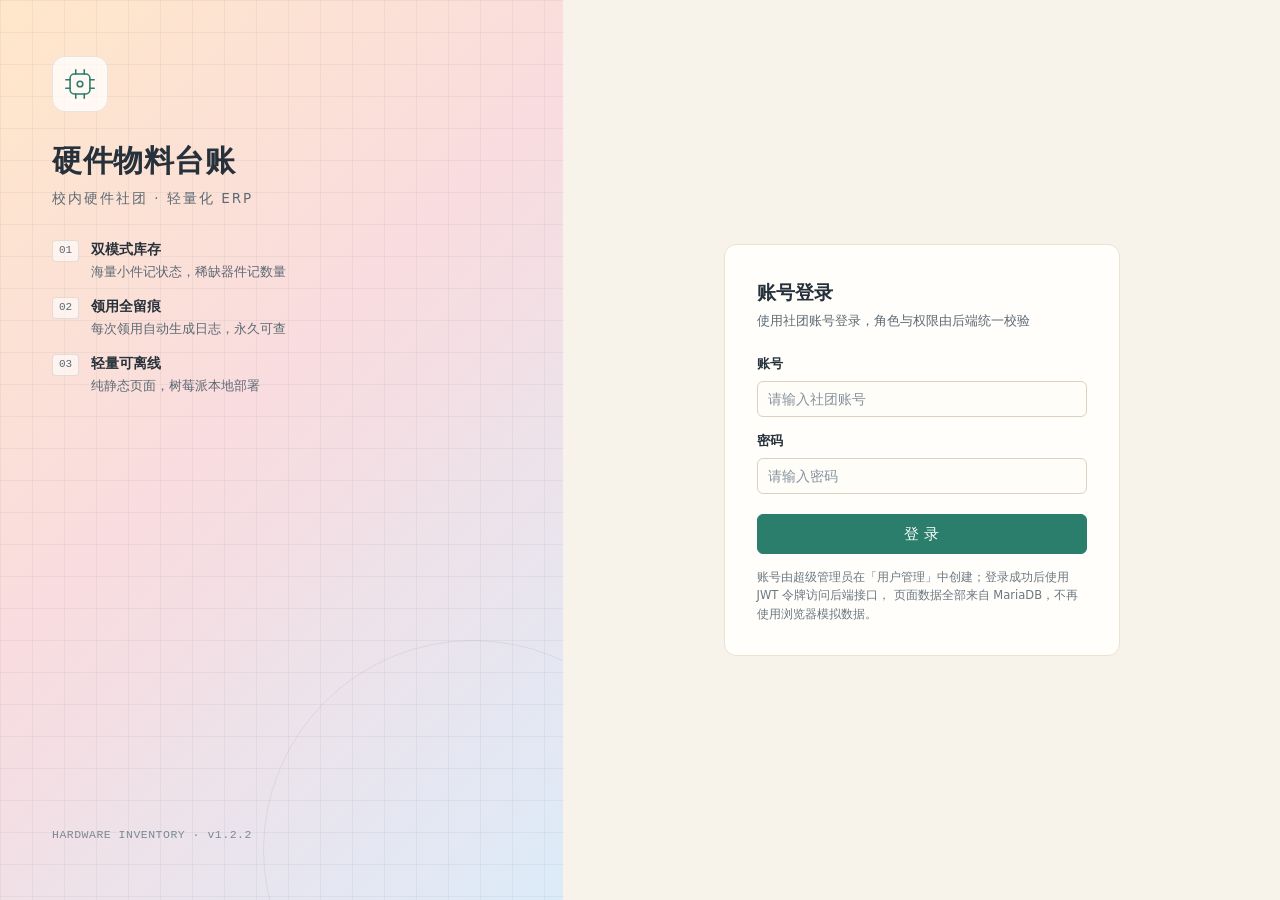
==== frontend/index.html @ 56a8b387 "feat: 新增物料页分类可输入自动建分类（仅超管）、分类权限收紧、初始库存自动入库单、多图上传与详情图集" ====
<!DOCTYPE html>
<html lang="zh-CN">
<head>
  <meta charset="utf-8">
  <meta http-equiv="Cache-Control" content="no-store, no-cache, must-revalidate">
  <meta http-equiv="Pragma" content="no-cache">
  <meta http-equiv="Expires" content="0">
  <meta name="viewport" content="width=device-width, initial-scale=1">
  <meta name="theme-color" content="#2c6e8f">
  <title>物料总览 · 硬件物料台账</title>
  <link rel="icon" type="image/svg+xml" href="assets/img/favicon.svg">
  <link rel="stylesheet" href="css/base.css?v=20261121c">
  <link rel="stylesheet" href="css/pages.css?v=20261121c">
</head>
<body>
  <div id="app"></div>

  <script src="js/config.js?v=20261121c"></script>
  <script src="js/icons.js?v=20261121c"></script>
  <script src="js/store.js?v=20261121c"></script>
  <script src="js/auth.js?v=20261121c"></script>
  <script src="js/api.js?v=20261121c"></script>
  <script src="js/ui.js?v=20261121c"></script>
  <script src="js/layout.js?v=20261121c"></script>
  <script src="js/cart.js?v=20261121c"></script>
  <script src="js/export.js?v=20261121c"></script>
  <script src="js/materials.js?v=20261121c"></script>
  <script src="js/dev-reload.js?v=20261121c"></script>
</body>
</html>
---- frontend/css/base.css ----
/* =========================================================================
   硬件物料台账 · 基础样式（设计系统 + 通用组件）
   目标环境：桌面浏览器优先 / 树莓派 4B + Chromium
   原则：无动画特效、少阴影、系统字体、纯 CSS 绘制，降低渲染开销
   ========================================================================= */

:root {
  --bg: #f4f6f9;
  --surface: #ffffff;
  --surface-2: #f8fafc;
  --surface-3: #f1f5f9;
  --border: #e2e8f0;
  --border-strong: #cbd5e1;
  --text: #1e293b;
  --text-2: #5b6b7f;
  --text-3: #94a3b8;
  --brand: #2c6e8f;
  --brand-strong: #22566f;
  --brand-weak: #eaf2f6;
  --ok: #2f855a;
  --ok-bg: #e9f6ef;
  --warn: #a8641a;
  --warn-bg: #fdf5e6;
  --danger: #b3413a;
  --danger-bg: #fcefee;
  --simple: #5f6b7a;
  --simple-bg: #eef1f4;
  --precise: #2563a8;
  --precise-bg: #e8f0fa;
  --radius: 8px;
  --radius-sm: 6px;
  --radius-lg: 10px;
  --shadow-sm: 0 1px 2px rgba(15, 23, 42, .05);
  --font: "Segoe UI", "PingFang SC", "Hiragino Sans GB", "Microsoft YaHei", system-ui, -apple-system, sans-serif;
  --mono: ui-monospace, "Cascadia Mono", "Cascadia Code", Consolas, "Courier New", monospace;
  --sidebar-w: 232px;
  --topbar-h: 56px;
}

*, *::before, *::after { box-sizing: border-box; }
html { -webkit-text-size-adjust: 100%; }
body {
  margin: 0;
  font-family: var(--font);
  font-size: 14px;
  line-height: 1.6;
  color: var(--text);
  background: var(--bg);
  -webkit-font-smoothing: antialiased;
}
h1, h2, h3, h4, p { margin: 0; }
a { color: var(--brand); text-decoration: none; }
a:hover { text-decoration: underline; }
button { font-family: inherit; }
img { max-width: 100%; }
[hidden] { display: none !important; }
::selection { background: rgba(44, 110, 143, .18); }

/* 滚动条：细、静态 */
::-webkit-scrollbar { width: 10px; height: 10px; }
::-webkit-scrollbar-thumb { background: #cfd8e1; border-radius: 6px; border: 2px solid var(--bg); }
::-webkit-scrollbar-thumb:hover { background: #b8c4d0; }
::-webkit-scrollbar-track { background: transparent; }

/* ---------- 文字与布局工具 ---------- */
.muted { color: var(--text-2); }
.dim { color: var(--text-3); }
.mono { font-family: var(--mono); }
.small { font-size: 12.5px; }
.nowrap { white-space: nowrap; }
.flex { display: flex; align-items: center; gap: 8px; }
.flex-between { display: flex; align-items: center; justify-content: space-between; gap: 12px; }
.grow { flex: 1; min-width: 0; }
.stack { display: flex; flex-direction: column; gap: 14px; }
.truncate { overflow: hidden; text-overflow: ellipsis; white-space: nowrap; }

/* ---------- 按钮 ---------- */
.btn {
  display: inline-flex;
  align-items: center;
  justify-content: center;
  gap: 6px;
  height: 34px;
  padding: 0 14px;
  border: 1px solid var(--border-strong);
  border-radius: var(--radius-sm);
  background: var(--surface);
  color: var(--text);
  font-size: 13.5px;
  line-height: 1;
  cursor: pointer;
  white-space: nowrap;
  user-select: none;
  text-decoration: none;
  transition: background-color .12s, border-color .12s, color .12s;
}
.btn:hover { background: var(--surface-3); text-decoration: none; }
.btn:active { background: var(--surface-2); }
.btn:focus-visible { outline: 2px solid rgba(44, 110, 143, .35); outline-offset: 1px; }
.btn[disabled], .btn.is-disabled { opacity: .55; cursor: not-allowed; pointer-events: none; }
.btn-primary { background: var(--brand); border-color: var(--brand); color: #fff; }
.btn-primary:hover { background: var(--brand-strong); border-color: var(--brand-strong); }
.btn-primary:active { background: var(--brand-strong); }
.btn-danger { color: var(--danger); border-color: #e6c3c0; background: #fff; }
.btn-danger:hover { background: var(--danger-bg); }
.btn-ghost { border-color: transparent; background: transparent; }
.btn-ghost:hover { background: var(--surface-3); }
.btn-sm { height: 28px; padding: 0 10px; font-size: 12.5px; border-radius: 5px; }
.btn-block { width: 100%; height: 40px; font-size: 14.5px; }
.btn-link {
  border: 0; background: none; padding: 0; height: auto;
  color: var(--brand); font-size: 13px; cursor: pointer;
}
.btn-link:hover { text-decoration: underline; }

/* ---------- 表单 ---------- */
.field { display: flex; flex-direction: column; gap: 6px; min-width: 0; }
.label { font-size: 13px; font-weight: 600; color: var(--text); }
.label .req { color: var(--danger); margin-left: 2px; }
.input, .select, .textarea {
  width: 100%;
  height: 36px;
  padding: 0 10px;
  border: 1px solid var(--border-strong);
  border-radius: var(--radius-sm);
  background: #fff;
  color: var(--text);
  font-size: 13.5px;
  font-family: inherit;
  outline: none;
  transition: border-color .12s, box-shadow .12s;
}
.select { padding-right: 26px; cursor: pointer; }
.textarea { height: auto; min-height: 76px; padding: 8px 10px; line-height: 1.5; resize: vertical; }
.input:focus, .select:focus, .textarea:focus {
  border-color: var(--brand);
  box-shadow: 0 0 0 2px rgba(44, 110, 143, .12);
}
.input::placeholder, .textarea::placeholder { color: var(--text-3); }
.input:disabled, .select:disabled, .textarea:disabled { background: var(--surface-3); color: var(--text-2); cursor: not-allowed; }
.input-mono { font-family: var(--mono); font-size: 13px; }
.field-hint { font-size: 12px; color: var(--text-3); }
.field-row { display: flex; gap: 8px; align-items: center; }
.checkbox { display: inline-flex; align-items: center; gap: 7px; font-size: 13px; color: var(--text-2); cursor: pointer; }
.checkbox input { width: 14px; height: 14px; accent-color: var(--brand); }

/* ---------- 标签 / 徽标 ---------- */
.tag {
  display: inline-flex;
  align-items: center;
  gap: 4px;
  height: 22px;
  padding: 0 8px;
  border: 1px solid transparent;
  border-radius: 4px;
  font-size: 12px;
  font-weight: 600;
  line-height: 1;
  white-space: nowrap;
}
.tag-simple { background: var(--simple-bg); color: var(--simple); border-color: #e0e5ea; }
.tag-precise { background: var(--precise-bg); color: var(--precise); border-color: #d5e3f5; }
.tag-ok { background: var(--ok-bg); color: var(--ok); border-color: #cfe9db; }
.tag-empty { background: #f1f3f5; color: #8a939c; border-color: #e4e8ec; }
.tag-warn { background: var(--warn-bg); color: var(--warn); border-color: #f0e0bd; }
.tag-danger { background: var(--danger-bg); color: var(--danger); border-color: #f0cfcc; }
.tag-brand { background: var(--brand-weak); color: var(--brand-strong); border-color: #d3e5ee; }
.tag-dot::before {
  content: "";
  display: inline-block;
  width: 6px;
  height: 6px;
  border-radius: 50%;
  background: currentColor;
}

/* ---------- 卡片 ---------- */
.card {
  background: var(--surface);
  border: 1px solid var(--border);
  border-radius: var(--radius-lg);
  box-shadow: var(--shadow-sm);
}
.card-hd {
  display: flex;
  align-items: center;
  justify-content: space-between;
  gap: 12px;
  padding: 14px 18px;
  border-bottom: 1px solid var(--border);
}
.card-title { font-size: 15px; font-weight: 700; }
.card-sub { font-size: 12.5px; color: var(--text-3); margin-top: 2px; }
.card-bd { padding: 18px; }
.card-bd.is-flush { padding: 0; }

/* ---------- 表格 ---------- */
.table-wrap { overflow-x: auto; }
.table { width: 100%; border-collapse: collapse; font-size: 13.5px; }
.table th {
  text-align: left;
  font-weight: 600;
  color: var(--text-2);
  background: var(--surface-2);
  padding: 10px 14px;
  border-bottom: 1px solid var(--border);
  white-space: nowrap;
  font-size: 12.5px;
}
.table td { padding: 11px 14px; border-bottom: 1px solid var(--border); vertical-align: middle; }
.table tbody tr:last-child td { border-bottom: 0; }
.table tbody tr:hover { background: #fafcfe; }
.table .col-actions { text-align: right; white-space: nowrap; }
.table .col-num { text-align: right; font-variant-numeric: tabular-nums; }

/* ---------- 空状态 / 提示 ---------- */
.empty { padding: 52px 24px; text-align: center; color: var(--text-2); }
.empty-icon { margin: 0 auto 12px; width: 44px; height: 44px; color: var(--text-3); }
.empty-title { font-size: 15px; font-weight: 600; color: var(--text); margin-bottom: 4px; }
.empty-desc { font-size: 13px; color: var(--text-3); max-width: 420px; margin: 0 auto; }
.notice {
  display: flex;
  gap: 10px;
  align-items: flex-start;
  padding: 10px 14px;
  border: 1px solid var(--border);
  border-left: 3px solid var(--brand);
  border-radius: var(--radius-sm);
  background: var(--surface-2);
  font-size: 13px;
  color: var(--text-2);
}
.notice.is-warn { border-left-color: #d9a441; background: var(--warn-bg); color: #7c5213; }
.notice.is-error { border-left-color: var(--danger); background: var(--danger-bg); color: #8a312b; }
.notice strong { color: var(--text); }

/* ---------- 轻提示 Toast ---------- */
.toast-host {
  position: fixed;
  right: 20px;
  bottom: 20px;
  z-index: 1000;
  display: flex;
  flex-direction: column;
  gap: 8px;
  pointer-events: none;
}
.toast {
  min-width: 200px;
  max-width: 360px;
  padding: 10px 14px;
  border-radius: var(--radius-sm);
  border-left: 3px solid var(--brand);
  background: #1e293b;
  color: #f1f5f9;
  font-size: 13px;
  box-shadow: 0 6px 20px rgba(15, 23, 42, .22);
}
.toast.is-ok { border-left-color: #4ade80; }
.toast.is-warn { border-left-color: #fbbf24; }
.toast.is-error { border-left-color: #f87171; }

/* ---------- 对话框 ---------- */
.modal-mask {
  position: fixed;
  inset: 0;
  z-index: 900;
  display: flex;
  align-items: center;
  justify-content: center;
  padding: 20px;
  background: rgba(15, 23, 42, .38);
}
.modal {
  width: min(480px, 100%);
  background: #fff;
  border-radius: var(--radius-lg);
  box-shadow: 0 16px 48px rgba(15, 23, 42, .22);
}
.modal-hd { padding: 16px 20px; border-bottom: 1px solid var(--border); font-size: 15px; font-weight: 700; }
.modal-bd { padding: 18px 20px; font-size: 13.5px; color: var(--text-2); }
.modal-ft { padding: 12px 20px; border-top: 1px solid var(--border); display: flex; justify-content: flex-end; gap: 10px; }

/* ---------- 页面骨架（列表页 / 详情页通用） ---------- */
.page-head { display: flex; align-items: flex-start; justify-content: space-between; gap: 16px; margin-bottom: 18px; }
.page-title { font-size: 20px; font-weight: 700; letter-spacing: .2px; line-height: 1.35; }
.page-desc { color: var(--text-2); font-size: 13px; margin-top: 2px; }
.page-head-actions { display: flex; gap: 10px; align-items: center; flex: none; }
.toolbar { display: flex; flex-wrap: wrap; gap: 10px; align-items: center; }
.toolbar .input, .toolbar .select { width: auto; min-width: 150px; }
.toolbar .input-search { min-width: 240px; }
.section-gap { margin-top: 18px; }

/* ---------- 应用外壳：侧边导航 + 顶栏 ---------- */
.app { display: flex; min-height: 100vh; }
.app-sidebar {
  width: var(--sidebar-w);
  flex: none;
  display: flex;
  flex-direction: column;
  background: var(--surface);
  border-right: 1px solid var(--border);
  position: sticky;
  top: 0;
  height: 100vh;
}
.app-brand {
  display: flex;
  align-items: center;
  gap: 10px;
  height: var(--topbar-h);
  padding: 0 18px;
  border-bottom: 1px solid var(--border);
  flex: none;
  color: var(--text);
  text-decoration: none;
}
.app-brand:hover { text-decoration: none; color: var(--text); }
.app-brand-logo {
  width: 30px;
  height: 30px;
  flex: none;
  display: flex;
  align-items: center;
  justify-content: center;
  border-radius: 7px;
  background: var(--brand);
  color: #fff;
}
.app-brand-logo svg { width: 20px; height: 20px; }
.app-brand-name { display: block; font-size: 14.5px; font-weight: 700; line-height: 1.2; letter-spacing: .3px; }
.app-brand-sub { display: block; font-size: 11px; color: var(--text-3); line-height: 1.3; }
.app-nav { flex: 1; overflow-y: auto; padding: 14px 10px 20px; }
.nav-group { margin-top: 14px; }
.nav-group-title {
  padding: 0 10px 6px;
  font-size: 11px;
  font-weight: 600;
  color: var(--text-3);
  letter-spacing: 1px;
}
.nav-item {
  display: flex;
  align-items: center;
  gap: 9px;
  height: 38px;
  padding: 0 10px;
  margin-bottom: 2px;
  border-radius: var(--radius-sm);
  color: var(--text-2);
  font-size: 13.5px;
  text-decoration: none;
}
.nav-item:hover { background: var(--surface-3); color: var(--text); text-decoration: none; }
.nav-item.is-active { background: var(--brand-weak); color: var(--brand-strong); font-weight: 600; }
.nav-item svg { width: 16px; height: 16px; flex: none; }
.nav-badge {
  margin-left: auto;
  min-width: 18px;
  height: 18px;
  padding: 0 5px;
  border-radius: 9px;
  background: var(--warn-bg);
  color: var(--warn);
  font-size: 11px;
  font-weight: 700;
  display: inline-flex;
  align-items: center;
  justify-content: center;
}
.app-sidebar-foot { flex: none; border-top: 1px solid var(--border); padding: 12px 14px; font-size: 11.5px; color: var(--text-3); }
.app-main { flex: 1; min-width: 0; display: flex; flex-direction: column; }
.app-topbar {
  height: var(--topbar-h);
  flex: none;
  display: flex;
  align-items: center;
  justify-content: space-between;
  gap: 16px;
  padding: 0 20px;
  background: var(--surface);
  border-bottom: 1px solid var(--border);
  position: sticky;
  top: 0;
  z-index: 10;
}
.app-topbar-left { display: flex; align-items: baseline; gap: 10px; min-width: 0; }
.app-topbar-title { font-size: 15px; font-weight: 700; letter-spacing: .2px; white-space: nowrap; }
.app-topbar-sub { font-size: 12px; color: var(--text-3); white-space: nowrap; }
.app-topbar-right { display: flex; align-items: center; gap: 12px; min-width: 0; }

/* 顶栏全局搜索 */
.topbar-search {
  display: flex;
  align-items: center;
  gap: 6px;
  width: 232px;
  height: 32px;
  padding: 0 10px;
  border: 1px solid var(--border);
  border-radius: 16px;
  background: var(--surface-2);
  color: var(--text-3);
  transition: border-color .12s, background-color .12s;
}
.topbar-search:focus-within { border-color: #b9d2df; background: #fff; }
.topbar-search input {
  width: 100%;
  min-width: 0;
  border: 0;
  outline: none;
  background: transparent;
  color: var(--text);
  font-size: 12.5px;
  font-family: inherit;
}
.topbar-search input::placeholder { color: var(--text-3); }

.topbar-status { display: flex; align-items: center; gap: 6px; font-size: 12px; color: var(--text-3); white-space: nowrap; }
.status-dot { width: 6px; height: 6px; border-radius: 50%; background: #3fae7a; flex: none; }

.topbar-icon-btn {
  position: relative;
  display: inline-flex;
  align-items: center;
  justify-content: center;
  width: 32px;
  height: 32px;
  flex: none;
  border: 0;
  border-radius: 8px;
  background: transparent;
  color: var(--text-2);
  cursor: pointer;
  text-decoration: none;
}
.topbar-icon-btn:hover { background: var(--surface-3); color: var(--text); text-decoration: none; }
.topbar-icon-btn:focus-visible { outline: 2px solid rgba(44, 110, 143, .35); outline-offset: 1px; }
.topbar-badge {
  position: absolute;
  top: -2px;
  right: -2px;
  min-width: 16px;
  height: 16px;
  padding: 0 4px;
  border-radius: 8px;
  border: 2px solid var(--surface);
  background: var(--danger);
  color: #fff;
  font-size: 10px;
  font-weight: 700;
  line-height: 12px;
  text-align: center;
  box-sizing: content-box;
}
.topbar-sep { width: 1px; height: 22px; background: var(--border); flex: none; }

.app-user { display: flex; align-items: center; gap: 8px; }
.app-user-avatar {
  width: 32px;
  height: 32px;
  flex: none;
  display: flex;
  align-items: center;
  justify-content: center;
  border-radius: 50%;
  background: var(--brand);
  color: #fff;
  font-size: 13px;
  font-weight: 600;
}
.app-user-meta { display: flex; flex-direction: column; line-height: 1.25; }
.app-user-name { font-size: 12.5px; font-weight: 600; white-space: nowrap; }
.app-user-sub { font-size: 11px; color: var(--text-3); white-space: nowrap; }
.app-user-role { font-size: 11px; }

@media (max-width: 1280px) {
  .topbar-status { display: none; }
}
@media (max-width: 1040px) {
  .app-topbar-sub { display: none; }
  .topbar-search { width: 168px; }
}
@media (max-width: 860px) {
  .topbar-search { display: none; }
  .app-user-meta { display: none; }
}
.app-content { padding: 24px; width: 100%; max-width: 1440px; margin: 0 auto; }

/* ---------- 响应式：窄屏时侧栏收为顶部横向 ---------- */
@media (max-width: 860px) {
  .app { flex-direction: column; }
  .app-sidebar { width: 100%; height: auto; position: static; flex-direction: column; }
  .app-nav { display: flex; flex-wrap: wrap; padding: 8px; gap: 2px; }
  .nav-group { margin: 0; }
  .nav-group-title { display: none; }
  .nav-item { height: 32px; margin: 0; }
  .app-sidebar-foot { display: none; }
  .app-content { padding: 16px; }
}

/* =========================================================================
   活力色块主题（Vibrant & Block-based · 校园青春版）
   -------------------------------------------------------------------------
   设计原则：低饱和色块分区 / 暖白纸感底色 / 无复杂阴影 / 仅颜色与 hover 变化
   说明：仅样式覆盖，不改动布局尺寸、结构、字号与功能
   ========================================================================= */

:root {
  --bg: #f7f3ea;
  --surface: #fffefa;
  --surface-2: #fbf6ec;
  --surface-3: #f3ecdf;
  --border: #ece2d2;
  --border-strong: #dcd1be;
  --text: #26313b;
  --text-2: #5d6a75;
  --text-3: #8593a0;
  --brand: #2b7d6c;
  --brand-strong: #226658;
  --brand-weak: #ddefe8;
  --ok: #1f7a5c;
  --ok-bg: #d9f2e4;
  --warn: #95661c;
  --warn-bg: #fbf0d2;
  --danger: #ab3f38;
  --danger-bg: #fbe3e0;
  --simple: #5d6a75;
  --simple-bg: #e9eef0;
  --precise: #2f6d9c;
  --precise-bg: #dfeaf7;
  --shadow-sm: none;

  /* 低饱和色块（功能分区用） */
  --block-mint: #e0f1ea;
  --block-sky: #e2edf8;
  --block-lilac: #efe7f8;
  --block-peach: #fce7da;
  --block-lemon: #fbf1d3;
  --block-rose: #fbe3e7;
  --block-sand: #f5eee1;
}

::selection { background: #cde9df; }

/* 滚动条：低饱和暖色 */
::-webkit-scrollbar-thumb { background: #ddd0ba; border-color: var(--bg); }
::-webkit-scrollbar-thumb:hover { background: #c9b99e; }

/* ---------- 按钮：色块 + 颜色变化 hover，无位移 / 无阴影 ---------- */
.btn { background: var(--surface); border-color: var(--border-strong); }
.btn:hover { background: var(--block-lemon); border-color: #e3d6b8; }
.btn:active { background: #f6eccf; }
.btn-primary { background: var(--brand); border-color: var(--brand); color: #fff; }
.btn-primary:hover { background: var(--brand-strong); border-color: var(--brand-strong); }
.btn-primary:active { background: var(--brand-strong); }
.btn-danger { background: var(--danger-bg); border-color: transparent; color: var(--danger); }
.btn-danger:hover { background: #f6d4d0; }
.btn-ghost:hover { background: var(--block-mint); }
.btn:focus-visible { outline: 2px solid rgba(43, 125, 108, .45); }

/* ---------- 表单：暖白底 + 清晰聚焦色 ---------- */
.input, .select, .textarea { background: #fffdf7; border-color: var(--border-strong); }
.input:focus, .select:focus, .textarea:focus {
  border-color: var(--brand);
  box-shadow: none;
  outline: 2px solid rgba(43, 125, 108, .22);
  outline-offset: 0;
}
.input:disabled, .select:disabled, .textarea:disabled { background: var(--surface-3); }
.checkbox input { accent-color: var(--brand); }

/* 表单辅助文字：提升可读性 */
.field-hint { color: #6b7782; }

/* ---------- 标签：低饱和语义色块 ---------- */
.tag-simple { background: #e9eef0; color: var(--simple); border-color: transparent; }
.tag-precise { background: var(--block-sky); color: var(--precise); border-color: transparent; }
.tag-ok { background: var(--block-mint); color: var(--ok); border-color: transparent; }
.tag-empty { background: #f1f3f4; color: #67737e; border-color: transparent; }
.tag-warn { background: var(--block-lemon); color: #8a5f13; border-color: transparent; }
.tag-danger { background: var(--block-rose); color: #a03831; border-color: transparent; }
.tag-brand { background: #e4eef4; color: #2b6f86; border-color: transparent; }

/* ---------- 卡片：纯色块，不叠加阴影 ---------- */
.card { background: var(--surface); border-color: var(--border); box-shadow: none; }
.card-hd { border-bottom-color: var(--border); }

/* ---------- 表格：隔行底色 + 表头色块 ---------- */
.table th { background: #e6f3ec; color: #3d5a52; border-bottom-color: #d9e9e1; }
.table td { border-bottom-color: #f0e9dc; }
.table tbody tr:nth-child(even) { background: #fbf7ee; }
.table tbody tr:hover { background: #f1e9d8; }

/* ---------- 侧边导航：色块分区（仅颜色，不增加占位元素） ---------- */
.app-sidebar { background: var(--surface); border-right-color: var(--border); }
.app-brand { border-bottom-color: var(--border); }
.app-brand-logo { background: var(--brand); }
.nav-group:nth-child(1) .nav-group-title { color: #4a6b87; }
.nav-group:nth-child(2) .nav-group-title { color: #3f7563; }
.nav-group:nth-child(3) .nav-group-title { color: #8a6a34; }
.nav-group:nth-child(4) .nav-group-title { color: #6a5793; }
.nav-item:hover { background: var(--block-lemon); color: var(--text); }
.nav-item.is-active { background: var(--block-mint); color: var(--brand-strong); }
.nav-badge { background: var(--block-rose); color: #a03831; }
.app-sidebar-foot { border-top-color: var(--border); }

/* ---------- 顶栏 ---------- */
.app-topbar { background: var(--surface); border-bottom-color: var(--border); }
.topbar-search { background: var(--surface-2); border-color: var(--border); }
.topbar-search:focus-within { background: #fffdf7; border-color: #b9d9cc; }
.topbar-icon-btn:hover { background: var(--block-mint); }
.topbar-badge { background: #c9554c; border-color: var(--surface); }
.topbar-sep { background: var(--border); }
.status-dot { background: #3aa47c; }
.app-user-avatar { background: #e6dcf4; color: #5c4b86; }

/* ---------- 轻提示 / 对话框 ---------- */
.toast { background: #26313b; }
.toast.is-ok { border-left-color: #7fcfa9; }
.toast.is-warn { border-left-color: #e9c06a; }
.toast.is-error { border-left-color: #e58e86; }
.modal-mask { background: rgba(38, 49, 59, .35); }
.modal { background: var(--surface); box-shadow: 0 12px 32px rgba(38, 49, 59, .14); }

/* ---------- 提示条 / 空状态 ---------- */
.notice { background: var(--surface-2); border-color: var(--border); border-left-color: #8fc9b7; }
.notice.is-warn { background: var(--warn-bg); border-left-color: #e0b25c; color: #7c5713; }
.notice.is-error { background: var(--danger-bg); border-left-color: var(--danger); color: #8a312b; }
.empty > svg { color: #b9a98f; }

/* ---------- 无障碍：尊重减少动态偏好 ---------- */
@media (prefers-reduced-motion: reduce) {
  *, *::before, *::after { transition: none !important; animation: none !important; }
}
---- frontend/css/pages.css ----
/* =========================================================================
   内页共享样式：统计卡片、筛选栏、物料列表、分页、详情页等
   ========================================================================= */

/* ---------- 统计卡片 ---------- */
.stat-grid {
  display: grid;
  grid-template-columns: repeat(auto-fit, minmax(150px, 1fr));
  gap: 12px;
  margin-bottom: 16px;
}
.stat-card {
  padding: 14px 16px;
  background: var(--surface);
  border: 1px solid var(--border);
  border-radius: var(--radius-lg);
  box-shadow: var(--shadow-sm);
}
.stat-label { font-size: 12px; color: var(--text-3); display: flex; align-items: center; gap: 6px; }
.stat-value {
  margin-top: 4px;
  font-family: var(--mono);
  font-size: 24px;
  font-weight: 700;
  line-height: 1.2;
  color: var(--text);
}
.stat-value.is-warn { color: var(--warn); }
.stat-value.is-ok { color: var(--ok); }
.stat-value.is-muted { color: var(--text-2); }
.stat-sub { margin-top: 2px; font-size: 11.5px; color: var(--text-3); }
.stat-sub a { color: var(--text-3); text-decoration: underline; }
.stat-sub a:hover { color: var(--brand); }

/* ---------- 筛选栏 ---------- */
.filter-bar {
  display: flex;
  flex-wrap: wrap;
  gap: 10px;
  align-items: center;
  padding: 14px 18px;
  border-bottom: 1px solid var(--border);
}
.filter-bar .input-search { flex: 1 1 260px; min-width: 220px; max-width: 420px; }
.filter-bar .select { width: auto; min-width: 118px; }
.filter-spacer { flex: 1; }
.filter-count { font-size: 12.5px; color: var(--text-3); white-space: nowrap; }

.legend { display: flex; flex-wrap: wrap; gap: 12px; align-items: center; font-size: 12px; color: var(--text-3); }

/* ---------- 物料列表单元 ---------- */
.mat-cell { display: flex; align-items: center; gap: 10px; min-width: 220px; }
.mat-thumb {
  width: 46px;
  height: 38px;
  flex: none;
  object-fit: cover;
  border: 1px solid var(--border);
  border-radius: 5px;
  background: var(--surface-2);
}
.mat-name { font-weight: 600; line-height: 1.35; color: var(--text); }
.mat-model { font-family: var(--mono); font-size: 11.5px; color: var(--text-2); line-height: 1.35; }
.mat-sub { font-size: 11.5px; color: var(--text-3); line-height: 1.35; }

.qty { font-family: var(--mono); font-size: 15px; font-weight: 700; color: var(--text); }
.qty.is-zero { color: var(--text-3); }
.qty-unit { margin-left: 1px; font-size: 11px; color: var(--text-3); }
.cell-stock { display: flex; flex-wrap: wrap; align-items: center; gap: 7px; min-width: 132px; }

.cell-loc { font-size: 12.5px; line-height: 1.4; }
.cell-loc .loc-main { color: var(--text); }
.cell-loc .loc-sub { font-family: var(--mono); font-size: 11.5px; color: var(--text-3); }

.cell-text { font-size: 12.5px; color: var(--text-2); line-height: 1.4; }
.cell-mono { font-family: var(--mono); font-size: 12px; color: var(--text-2); white-space: nowrap; }

.row-actions { display: flex; align-items: center; justify-content: flex-end; gap: 12px; white-space: nowrap; }
.row-actions .btn-link { font-size: 12.5px; }
.row-actions .is-disabled { color: var(--text-3); cursor: not-allowed; text-decoration: none; }

/* ---------- 列表底部 / 分页 ---------- */
.list-foot {
  display: flex;
  flex-wrap: wrap;
  align-items: center;
  justify-content: space-between;
  gap: 10px;
  padding: 12px 18px;
  border-top: 1px solid var(--border);
  font-size: 12.5px;
  color: var(--text-2);
}
.pager { display: flex; gap: 6px; align-items: center; }

/* ---------- 空状态 / 提示 ---------- */
.empty > svg {
  display: block;
  width: 40px;
  height: 40px;
  margin: 0 auto 12px;
  color: var(--text-3);
}

/* ---------- 表格卡片底部 ---------- */
.card-foot {
  display: flex;
  flex-wrap: wrap;
  align-items: center;
  justify-content: space-between;
  gap: 10px;
  padding: 12px 18px;
  border-top: 1px solid var(--border);
  font-size: 12.5px;
  color: var(--text-2);
}
.warn-qty { font-family: var(--mono); font-size: 14px; font-weight: 700; color: var(--warn); }
.warn-qty.is-zero { color: var(--danger); }
.warn-threshold { font-family: var(--mono); font-size: 12.5px; color: var(--text-2); }

/* ---------- 通用小工具 ---------- */
.stack-sm { display: flex; flex-direction: column; gap: 6px; }
.inline-tags { display: inline-flex; flex-wrap: wrap; gap: 6px; align-items: center; }
.text-danger { color: var(--danger); }
.text-warn { color: var(--warn); }
.text-ok { color: var(--ok); }

/* =========================================================================
   活力色块主题（内页：物料总览 / 库存预警 / 后续详情与表单）
   说明：仅追加颜色、色块、hover 与隔行底色，不改布局
   ========================================================================= */

/* 顶部统计卡片：四色色块轮转 */
.stat-card { box-shadow: none; }
.stat-grid .stat-card:nth-child(4n+1) { background: var(--block-sky); border-color: transparent; }
.stat-grid .stat-card:nth-child(4n+2) { background: var(--block-mint); border-color: transparent; }
.stat-grid .stat-card:nth-child(4n+3) { background: var(--block-lemon); border-color: transparent; }
.stat-grid .stat-card:nth-child(4n+4) { background: var(--block-lilac); border-color: transparent; }
.stat-label { color: var(--text-2); }
.stat-sub { color: #5d6a75; }
.stat-value.is-warn { color: #8a5f13; }

/* 筛选区：暖色块 */
.filter-bar { background: var(--surface-2); border-bottom-color: var(--border); }
.filter-bar .input, .filter-bar .select { background: #fffdf7; }
.filter-count { color: var(--text-2); }

/* 列表单元 */
.mat-thumb { background: #fffdf7; border-color: var(--border); }
.mat-model { color: #5d6a75; }
.mat-sub { color: #7d8a95; }
.cell-text { color: var(--text-2); }
.cell-loc .loc-sub { color: #7d8a95; }

/* 列表底部 / 卡片底部：暖色块 */
.list-foot { background: var(--surface-2); border-top-color: var(--border); }
.card-foot { background: var(--surface-2); border-top-color: var(--border); }

/* 空状态图标 */
.empty > svg { color: #c0ad8f; }

/* =========================================================================
   物料总览微调（数字放大 / 名称链接）+ 物料详情页
   说明：仅样式与视觉增强，不改动布局结构与字段
   ========================================================================= */

/* 1) 统计卡片：突出数字 */
.stat-grid .stat-label { font-size: 12.5px; font-weight: 600; color: #46555f; }
.stat-grid .stat-value {
  margin-top: 3px;
  font-size: 40px;
  font-weight: 800;
  line-height: 1.05;
  letter-spacing: -1px;
  color: var(--text);
}
.stat-grid .stat-value.is-ok { color: #1f7a5c; }
.stat-grid .stat-value.is-warn { color: #8a5f13; }
.stat-grid .stat-value.is-muted { color: #4f5d68; }
.stat-grid .stat-sub { margin-top: 6px; color: #5d6a75; }
@media (max-width: 1100px) {
  .stat-grid .stat-value { font-size: 34px; }
}

/* 2) 物料名称：可点击链接 */
.mat-name a { color: var(--text); text-decoration: none; }
.mat-name a:hover { color: var(--brand); text-decoration: underline; }

/* 3) 物料详情页 */
.back-link {
  display: inline-flex;
  align-items: center;
  gap: 4px;
  margin-bottom: 6px;
  font-size: 12.5px;
  color: var(--text-2);
  text-decoration: none;
}
.back-link:hover { color: var(--brand); text-decoration: none; }
.detail-title-row { display: flex; flex-wrap: wrap; align-items: center; gap: 10px; }
.detail-title-row .page-title { font-size: 22px; }

.detail-grid {
  display: grid;
  grid-template-columns: 340px minmax(0, 1fr);
  gap: 16px;
  margin-bottom: 16px;
  align-items: start;
}
.detail-media-card { background: var(--block-sky); border-color: transparent; }
.detail-media-card .card-bd { padding: 16px; }
.detail-media {
  display: flex;
  align-items: center;
  justify-content: center;
  height: 220px;
  padding: 14px;
  background: rgba(255, 255, 255, .72);
  border: 1px solid rgba(38, 49, 59, .06);
  border-radius: 10px;
}
.detail-media img { max-width: 100%; max-height: 100%; object-fit: contain; }
.detail-media-meta {
  display: flex;
  flex-direction: column;
  gap: 4px;
  margin-top: 12px;
  font-size: 11.5px;
  line-height: 1.5;
  color: #5d6a75;
}
.detail-media-meta .mono { font-size: 12px; color: var(--text-2); }

.detail-stats {
  display: grid;
  grid-template-columns: repeat(4, minmax(0, 1fr));
  gap: 10px;
  margin-bottom: 18px;
}
.detail-stat { padding: 12px 14px; border-radius: 10px; background: var(--block-mint); }
.detail-stat:nth-child(2) { background: var(--block-lemon); }
.detail-stat:nth-child(3) { background: var(--block-sky); }
.detail-stat:nth-child(4) { background: var(--block-lilac); }
.detail-stat-label { font-size: 11.5px; color: #4f5d68; }
.detail-stat-value {
  margin-top: 2px;
  font-family: var(--mono);
  font-size: 26px;
  font-weight: 800;
  line-height: 1.1;
  color: var(--text);
}
.detail-stat-value small {
  margin-left: 2px;
  font-family: var(--font);
  font-size: 11px;
  font-weight: 400;
  color: #5d6a75;
}

.detail-list { display: grid; grid-template-columns: 1fr 1fr; gap: 14px 24px; margin: 0; }
.detail-list .detail-item { min-width: 0; }
.detail-list .is-full { grid-column: 1 / -1; }
.detail-list dt { margin: 0 0 2px; font-size: 11.5px; color: #7d8a95; }
.detail-list dd { margin: 0; font-size: 13px; line-height: 1.55; color: var(--text); word-break: break-word; }
.detail-list dd.mono { font-family: var(--mono); font-size: 12.5px; }

.detail-warning {
  display: flex;
  flex-wrap: wrap;
  align-items: center;
  justify-content: space-between;
  gap: 14px;
  margin-bottom: 16px;
  padding: 14px 18px;
  border-radius: 12px;
  background: var(--block-lemon);
  border: 1px solid transparent;
}
.detail-warning.is-ok { background: var(--block-mint); }
.detail-warning.is-empty { background: var(--block-rose); }
.detail-warning-main { display: flex; align-items: center; gap: 12px; }
.detail-warning-icon {
  display: flex;
  align-items: center;
  justify-content: center;
  width: 34px;
  height: 34px;
  flex: none;
  border-radius: 9px;
  background: rgba(255, 255, 255, .7);
  color: #8a5f13;
}
.detail-warning.is-ok .detail-warning-icon { color: #1f7a5c; }
.detail-warning.is-empty .detail-warning-icon { color: #a03831; }
.detail-warning-title { font-size: 13.5px; font-weight: 600; color: var(--text); }
.detail-warning-desc { margin-top: 2px; font-size: 12px; color: #5d6a75; }
.detail-warning-values { display: flex; gap: 18px; flex-wrap: wrap; }
.detail-warn-item { min-width: 44px; text-align: center; }
.detail-warn-item .v { font-family: var(--mono); font-size: 20px; font-weight: 800; line-height: 1.1; color: var(--text); }
.detail-warn-item .k { margin-top: 2px; font-size: 11px; color: #5d6a75; }

.detail-history .table th, .detail-history .table td { padding: 10px 14px; }
.detail-empty-row { padding: 28px 16px; text-align: center; color: var(--text-2); font-size: 12.5px; }

@media (max-width: 1100px) {
  .detail-grid { grid-template-columns: 1fr; }
  .detail-stats { grid-template-columns: repeat(2, minmax(0, 1fr)); }
}
@media (max-width: 860px) {
  .detail-list { grid-template-columns: 1fr; }
  .detail-stats { grid-template-columns: 1fr 1fr; }
}

/* =========================================================================
   新增 / 编辑物料表单
   说明：仅新增表单布局样式，不改动已有页面的结构与功能
   ========================================================================= */

.form-grid {
  display: grid;
  grid-template-columns: 1fr 1fr;
  gap: 16px 20px;
}
.form-grid .is-full { grid-column: 1 / -1; }

.form-actions {
  display: flex;
  align-items: center;
  justify-content: flex-end;
  gap: 10px;
  margin-top: 16px;
  padding: 14px 18px;
  border: 1px solid var(--border);
  border-radius: var(--radius-lg);
  background: var(--surface-2);
}

/* 管理模式选择 */
.mode-picker { display: grid; grid-template-columns: 1fr 1fr; gap: 10px; }
.mode-option {
  display: flex;
  align-items: flex-start;
  gap: 10px;
  padding: 14px;
  border: 1px solid var(--border-strong);
  border-radius: 10px;
  background: #fffdf7;
  color: var(--text);
  text-align: left;
  cursor: pointer;
  transition: border-color .12s, background-color .12s;
}
.mode-option:hover { border-color: #b9d9cc; background: #fff; }
.mode-option:focus-visible { outline: 2px solid rgba(43, 125, 108, .4); outline-offset: 1px; }
.mode-option[aria-pressed="true"] {
  border-color: var(--brand);
  background: var(--brand-weak);
}
.mode-option .mode-icon {
  display: flex;
  align-items: center;
  justify-content: center;
  width: 34px;
  height: 34px;
  flex: none;
  border-radius: 9px;
  background: var(--block-mint);
  color: var(--brand);
}
.mode-option .mode-icon.is-blue { background: var(--block-sky); color: var(--precise); }
.mode-option strong { display: block; font-size: 13.5px; }
.mode-option small { display: block; margin-top: 2px; font-size: 11.5px; color: #6b7782; line-height: 1.45; }

/* 简易模式状态选择 */
.choice-picker { display: flex; gap: 8px; }
.choice-option {
  flex: 1;
  height: 36px;
  border: 1px solid var(--border-strong);
  border-radius: var(--radius-sm);
  background: #fffdf7;
  color: var(--text-2);
  font-size: 13.5px;
  cursor: pointer;
  transition: border-color .12s, background-color .12s, color .12s;
}
.choice-option:hover { border-color: #b9d9cc; }
.choice-option:focus-visible { outline: 2px solid rgba(43, 125, 108, .4); outline-offset: 1px; }
.choice-option[aria-pressed="true"] {
  border-color: var(--brand);
  background: var(--brand-weak);
  color: var(--brand-strong);
  font-weight: 600;
}

/* 图片选择 */
.image-grid {
  display: grid;
  grid-template-columns: repeat(auto-fill, minmax(88px, 1fr));
  gap: 10px;
}
.image-option {
  padding: 6px;
  border: 1px solid var(--border);
  border-radius: 9px;
  background: #fffdf7;
  cursor: pointer;
  transition: border-color .12s, background-color .12s;
}
.image-option:hover { border-color: #b9d9cc; background: #fff; }
.image-option:focus-visible { outline: 2px solid rgba(43, 125, 108, .4); outline-offset: 1px; }
.image-option[aria-pressed="true"] { border-color: var(--brand); background: var(--brand-weak); }
.image-option img { display: block; width: 100%; height: 54px; object-fit: contain; }
.image-option span {
  display: block;
  margin-top: 4px;
  overflow: hidden;
  color: #6b7782;
  font-size: 11px;
  text-align: center;
  text-overflow: ellipsis;
  white-space: nowrap;
}

/* 只读输入框（入库时间） */
.input[readonly] {
  background: var(--surface-3);
  color: var(--text-2);
  cursor: not-allowed;
}

/* 校验失败态 */
.field.is-invalid .input,
.field.is-invalid .select,
.field.is-invalid .textarea { border-color: var(--danger); background: #fff7f6; }
.field.is-invalid .label { color: var(--danger); }

@media (max-width: 900px) {
  .form-grid { grid-template-columns: 1fr; }
  .mode-picker { grid-template-columns: 1fr; }
  .form-actions { justify-content: stretch; }
  .form-actions .btn { flex: 1; }
}

/* =========================================================================
   领用登记页
   说明：仅新增本页布局样式，不改动已有页面的结构与功能
   ========================================================================= */

.borrow-grid {
  display: grid;
  grid-template-columns: minmax(0, 1.55fr) minmax(300px, 1fr);
  gap: 16px;
  align-items: start;
}
.borrow-side { display: flex; flex-direction: column; gap: 16px; min-width: 0; }

/* 选中物料摘要 */
.borrow-material-head { display: flex; align-items: center; gap: 12px; }
.borrow-material-thumb {
  display: flex;
  align-items: center;
  justify-content: center;
  width: 66px;
  height: 54px;
  flex: none;
  padding: 6px;
  background: #fffdf7;
  border: 1px solid var(--border);
  border-radius: 9px;
}
.borrow-material-thumb img { max-width: 100%; max-height: 100%; object-fit: contain; }
.borrow-material-name { font-size: 15px; font-weight: 700; color: var(--text); line-height: 1.35; }
.borrow-material-meta { margin-top: 2px; font-size: 11.5px; color: #6b7782; }
.borrow-material-list { grid-template-columns: 1fr 1fr; margin-top: 14px; }

.borrow-empty { padding: 28px 12px; text-align: center; color: var(--text-2); font-size: 12.5px; }

/* 最近领用动态 */
.borrow-recent { display: flex; flex-direction: column; gap: 12px; }
.borrow-recent-item { display: flex; gap: 8px; font-size: 12px; line-height: 1.5; }
.borrow-recent-dot { width: 6px; height: 6px; flex: none; margin-top: 5px; border-radius: 50%; background: var(--brand); }
.borrow-recent-main { color: var(--text); font-weight: 500; }
.borrow-recent-sub { margin-top: 1px; font-size: 11.5px; color: #6b7782; }

/* 登记说明 */
.borrow-tips { margin: 0; padding-left: 16px; font-size: 12px; line-height: 1.9; color: var(--text-2); }

@media (max-width: 1000px) {
  .borrow-grid { grid-template-columns: 1fr; }
}

/* =========================================================================
   批量领用 / 物料使用车
   说明：仅新增弹窗、数量选择、悬浮使用车与批量清单样式
   ========================================================================= */

/* 领用数量弹窗 */
.modal.modal-borrow { width: min(430px, calc(100vw - 40px)); }
.borrow-pick-name { font-size: 16px; font-weight: 700; line-height: 1.4; color: var(--text); }
.borrow-pick-meta { margin-top: 3px; font-family: var(--mono); font-size: 11.5px; color: #6b7782; }
.borrow-pick-tags { display: flex; gap: 8px; margin-top: 10px; }
.borrow-pick-stock {
  margin-top: 12px;
  padding: 10px 12px;
  border-radius: 9px;
  background: var(--block-lemon);
  font-size: 12.5px;
  color: #5d6a75;
}
.borrow-pick-stock strong { font-family: var(--mono); font-size: 15px; color: var(--text); }

.qty-picker { display: flex; align-items: center; gap: 8px; }
.qty-btn {
  width: 34px;
  height: 36px;
  border: 1px solid var(--border-strong);
  border-radius: 8px;
  background: #fffdf7;
  color: var(--text-2);
  font-size: 17px;
  line-height: 1;
  cursor: pointer;
}
.qty-btn:hover { background: var(--block-mint); border-color: #b9d9cc; color: var(--text); }
.qty-btn:disabled { opacity: .45; cursor: not-allowed; }
.qty-btn:focus-visible { outline: 2px solid rgba(43, 125, 108, .4); outline-offset: 1px; }
.qty-input { width: 86px; text-align: center; font-family: var(--mono); font-size: 15px; font-weight: 700; }

/* 悬浮物料使用车 */
.cart-panel {
  position: fixed;
  right: 20px;
  bottom: 20px;
  z-index: 800;
  display: flex;
  flex-direction: column;
  width: 320px;
  max-height: 62vh;
  overflow: hidden;
  background: var(--surface);
  border: 1px solid var(--border);
  border-radius: 12px;
  box-shadow: 0 12px 32px rgba(38, 49, 59, .16);
}
.cart-panel[hidden] { display: none !important; }
.cart-head {
  display: flex;
  align-items: center;
  justify-content: space-between;
  gap: 10px;
  padding: 12px 14px;
  background: var(--block-mint);
  border-bottom: 1px solid var(--border);
}
.cart-title { display: flex; align-items: center; font-size: 13.5px; font-weight: 700; color: var(--text); }
.cart-count {
  display: inline-flex;
  align-items: center;
  justify-content: center;
  min-width: 18px;
  height: 18px;
  margin-left: 6px;
  padding: 0 5px;
  border-radius: 9px;
  background: var(--brand);
  color: #fff;
  font-size: 11px;
}
.cart-clear { border: 0; background: transparent; padding: 0; color: var(--text-2); font-size: 12px; cursor: pointer; }
.cart-clear:hover { color: var(--danger); text-decoration: underline; }
.cart-list { flex: 1; overflow-y: auto; padding: 4px 14px; }
.cart-item { display: flex; align-items: center; gap: 10px; padding: 9px 0; border-bottom: 1px dashed rgba(38, 49, 59, .12); }
.cart-item:last-child { border-bottom: 0; }
.cart-item-main { flex: 1; min-width: 0; }
.cart-item-name {
  overflow: hidden;
  text-overflow: ellipsis;
  white-space: nowrap;
  font-size: 12.5px;
  font-weight: 600;
  color: var(--text);
}
.cart-item-meta {
  margin-top: 1px;
  overflow: hidden;
  text-overflow: ellipsis;
  white-space: nowrap;
  font-size: 11px;
  color: #6b7782;
}
.cart-item-side { display: flex; align-items: center; gap: 6px; flex: none; }
.cart-qty { font-family: var(--mono); font-size: 13px; font-weight: 700; color: var(--brand); }
.cart-item-remove {
  width: 22px;
  height: 22px;
  border: 0;
  border-radius: 6px;
  background: transparent;
  color: var(--text-3);
  font-size: 15px;
  line-height: 1;
  cursor: pointer;
}
.cart-item-remove:hover { background: var(--block-rose); color: var(--danger); }
.cart-foot {
  display: flex;
  align-items: center;
  justify-content: space-between;
  gap: 10px;
  padding: 10px 14px;
  border-top: 1px solid var(--border);
  background: var(--surface-2);
}
.cart-total { font-size: 11.5px; color: var(--text-2); }

/* 批量领用清单 */
.batch-list { display: flex; flex-direction: column; gap: 8px; }
.batch-item {
  display: flex;
  align-items: center;
  gap: 12px;
  padding: 11px 13px;
  border: 1px solid var(--border);
  border-radius: 9px;
  background: #fffdf7;
}
.batch-item.is-invalid { border-color: var(--danger); background: #fff7f6; }
.batch-item-main { flex: 1; min-width: 0; }
.batch-item-name { font-size: 13px; font-weight: 600; line-height: 1.4; color: var(--text); }
.batch-item-meta { margin-top: 2px; font-size: 11.5px; color: #6b7782; }
.batch-item-side { display: flex; align-items: center; gap: 8px; flex: none; }
.batch-qty { font-family: var(--mono); font-size: 14px; font-weight: 700; color: var(--brand); }
.batch-item-remove {
  width: 24px;
  height: 24px;
  border: 0;
  border-radius: 6px;
  background: transparent;
  color: var(--text-3);
  font-size: 15px;
  line-height: 1;
  cursor: pointer;
}
.batch-item-remove:hover { background: var(--block-rose); color: var(--danger); }

@media (max-width: 900px) {
  .cart-panel { left: 16px; right: 16px; bottom: 16px; width: auto; max-height: 50vh; }
}

/* =========================================================================
   领用弹窗排版优化 / 使用车拖动与数量编辑
   说明：仅样式覆盖，不改功能逻辑
   ========================================================================= */

/* 弹窗整体宽度与分区间距 */
.modal.modal-borrow { width: min(468px, calc(100vw - 40px)); }
.borrow-pick-body { display: flex; flex-direction: column; gap: 16px; }
.borrow-pick-head { display: flex; flex-direction: column; gap: 2px; }
.borrow-pick-name { font-size: 17px; line-height: 1.4; }
.borrow-pick-meta { margin-top: 0; }
.borrow-pick-tags { margin-top: 4px; }

/* 库存信息：三等分信息块 */
.borrow-pick-stock {
  display: grid;
  grid-template-columns: repeat(3, minmax(0, 1fr));
  gap: 1px;
  margin: 0;
  padding: 0;
  border-radius: 10px;
  overflow: hidden;
  background: rgba(38, 49, 59, .08);
}
.borrow-pick-stock-item { padding: 10px 12px; background: var(--block-lemon); }
.borrow-pick-stock-item .k { display: block; font-size: 11px; line-height: 1.3; color: #6b7782; }
.borrow-pick-stock-item .v {
  display: block;
  margin-top: 3px;
  font-family: var(--mono);
  font-size: 18px;
  font-weight: 800;
  line-height: 1.15;
  color: var(--text);
}
.borrow-pick-stock-item .v small {
  margin-left: 2px;
  font-family: var(--font);
  font-size: 10.5px;
  font-weight: 400;
  color: #6b7782;
}
.borrow-pick-stock-item .v.is-text {
  padding-top: 3px;
  font-family: var(--font);
  font-size: 13px;
  font-weight: 600;
}

/* 数量区域：标题行 + 左右对称步进器 */
.borrow-qty-block {
  padding: 14px;
  border: 1px solid var(--border);
  border-radius: 10px;
  background: var(--surface-2);
}
.borrow-qty-head { display: flex; align-items: baseline; justify-content: space-between; gap: 10px; }
.borrow-qty-limit { font-size: 11.5px; color: #6b7782; }
.qty-picker {
  display: grid;
  grid-template-columns: 46px minmax(0, 1fr) 46px;
  align-items: center;
  gap: 10px;
  margin-top: 10px;
}
.qty-btn {
  display: flex;
  align-items: center;
  justify-content: center;
  width: 100%;
  height: 42px;
  padding: 0;
  border-radius: 8px;
  font-size: 18px;
  line-height: 1;
}
.qty-input {
  width: 100%;
  height: 42px;
  padding: 0 8px;
  border-radius: 8px;
  text-align: center;
  font-size: 17px;
  font-weight: 700;
}
.borrow-qty-block .field-hint { display: block; margin-top: 8px; text-align: center; }

/* ---------- 使用车：拖动 ---------- */
.cart-head { cursor: grab; user-select: none; }
.cart-panel.is-dragging { box-shadow: 0 16px 40px rgba(38, 49, 59, .22); user-select: none; }
.cart-panel.is-dragging .cart-head { cursor: grabbing; }

/* ---------- 使用车：数量就地编辑 ---------- */
.cart-qty { padding: 2px 5px; border-radius: 5px; cursor: text; }
.cart-qty:hover { background: rgba(43, 125, 108, .14); }
.cart-qty-input {
  width: 56px;
  height: 24px;
  padding: 0 4px;
  border: 1px solid var(--brand);
  border-radius: 6px;
  background: #fffdf7;
  color: var(--text);
  font-family: var(--mono);
  font-size: 12.5px;
  font-weight: 700;
  text-align: center;
  outline: none;
}
.cart-qty-input:focus { box-shadow: none; outline: 2px solid rgba(43, 125, 108, .22); }

/* =========================================================================
   物料使用车拖拽缩放 / 内部滚动 / 尺寸自适应
   ========================================================================= */

/* 内部滚动：超出可视范围时列表滚动，头尾固定 */
.cart-head { flex: none; }
.cart-list { min-height: 0; overflow-y: auto; overscroll-behavior: contain; }
.cart-foot { flex: none; }

/* 拖拽缩放手柄 */
.cart-resize { position: absolute; z-index: 3; }
.cart-resize-e { top: 48px; bottom: 48px; right: 0; width: 6px; cursor: ew-resize; }
.cart-resize-s { left: 12px; right: 12px; bottom: 0; height: 6px; cursor: ns-resize; }
.cart-resize-se { right: 0; bottom: 0; width: 16px; height: 16px; cursor: nwse-resize; }
.cart-resize-e:hover, .cart-resize-s:hover { background: rgba(43, 125, 108, .16); }
.cart-resize-se::after {
  content: "";
  position: absolute;
  right: 3px;
  bottom: 3px;
  width: 8px;
  height: 8px;
  border-right: 2px solid #a9bcc6;
  border-bottom: 2px solid #a9bcc6;
  border-radius: 2px;
}
.cart-resize-se:hover::after { border-color: var(--brand); }
.cart-panel.is-resizing { user-select: none; }

/* 尺寸自适应：窄面板压缩间距，文字省略不换行 */
.cart-panel.is-narrow .cart-head { padding: 10px 12px; gap: 8px; }
.cart-panel.is-narrow .cart-title { font-size: 12.5px; }
.cart-panel.is-narrow .cart-list { padding: 2px 12px; }
.cart-panel.is-narrow .cart-item { gap: 8px; }
.cart-panel.is-narrow .cart-item-name { font-size: 12px; }
.cart-panel.is-narrow .cart-item-meta { font-size: 10.5px; }
.cart-panel.is-narrow .cart-qty { padding: 2px 3px; font-size: 12.5px; }
.cart-panel.is-narrow .cart-foot { padding: 8px 12px; gap: 8px; }
.cart-panel.is-narrow .cart-total { font-size: 11px; }
.cart-panel.is-narrow .cart-foot .btn { padding: 0 9px; font-size: 12px; }

/* 矮面板压缩上下间距 */
.cart-panel.is-short .cart-head { padding: 8px 12px; }
.cart-panel.is-short .cart-list { padding: 2px 12px; }
.cart-panel.is-short .cart-item { padding: 7px 0; }
.cart-panel.is-short .cart-foot { padding: 8px 12px; }

/* 文字防挤压 */
.cart-item-main { min-width: 0; }
.cart-title { white-space: nowrap; }
.cart-qty { flex: none; }

/* =========================================================================
   领用日志页
   ========================================================================= */

.log-note {
  display: inline-block;
  max-width: 220px;
  overflow: hidden;
  text-overflow: ellipsis;
  white-space: nowrap;
  vertical-align: bottom;
  font-size: 12.5px;
  color: var(--text-2);
}

/* =========================================================================
   用户管理页
   ========================================================================= */

.user-cell { display: flex; align-items: center; gap: 10px; min-width: 180px; }
.user-avatar {
  display: flex;
  align-items: center;
  justify-content: center;
  width: 32px;
  height: 32px;
  flex: none;
  border-radius: 50%;
  background: var(--block-sky);
  color: var(--precise);
  font-size: 12.5px;
  font-weight: 700;
}
.user-name { display: flex; align-items: center; gap: 6px; font-size: 13px; font-weight: 600; color: var(--text); }
.user-account { font-family: var(--mono); font-size: 11px; color: #6b7782; }

.user-form { display: flex; flex-direction: column; gap: 14px; }
.modal.user-modal { width: min(440px, calc(100vw - 40px)); }

/* =========================================================================
   2026-11 迭代：整行点击 / 详情左卡填充 / 分类展开 / 超级管理员 / 访问通知
   ========================================================================= */

/* 物料总览：整行可点击 + 型号链接 */
#materialBody tr[data-id] { cursor: pointer; }
.mat-model a { color: #6b7782; text-decoration: none; }
.mat-model a:hover { color: var(--brand); text-decoration: underline; }

/* 物料详情：左侧信息卡填满 */
.detail-grid { align-items: stretch; }
.detail-media-card { display: flex; flex-direction: column; }
.detail-media-card .card-bd { display: flex; flex-direction: column; gap: 14px; height: 100%; }
.detail-side-block { padding-top: 12px; border-top: 1px dashed rgba(38, 49, 59, .12); }
.detail-media-card .detail-side-block:first-of-type { padding-top: 0; border-top: 0; }
.detail-side-title {
  display: block;
  font-size: 11.5px;
  font-weight: 600;
  letter-spacing: .3px;
  color: #5d6a75;
}
.detail-side-list { display: flex; flex-direction: column; gap: 8px; margin: 8px 0 0; }
.detail-side-list > div { display: flex; align-items: baseline; justify-content: space-between; gap: 10px; }
.detail-side-list dt { flex: none; margin: 0; font-size: 11.5px; color: #7d8a95; }
.detail-side-list dd { margin: 0; font-size: 12.5px; color: var(--text); text-align: right; word-break: break-word; }
.detail-side-list dd.mono { font-family: var(--mono); font-size: 12px; }
.detail-side-text { margin: 6px 0 0; font-size: 12.5px; line-height: 1.65; color: var(--text-2); word-break: break-word; }
.detail-recent { margin-top: 16px; padding-top: 12px; border-top: 1px dashed rgba(38, 49, 59, .12); }
.detail-recent-head { display: flex; align-items: center; justify-content: space-between; gap: 10px; }
.detail-recent-list { display: flex; flex-direction: column; gap: 9px; margin-top: 8px; }
.detail-recent-item { display: flex; gap: 8px; font-size: 12px; }
.detail-recent-dot { width: 6px; height: 6px; flex: none; margin-top: 5px; border-radius: 50%; background: var(--brand); }
.detail-recent-main { color: var(--text); }
.detail-recent-sub { font-size: 11px; color: #6b7782; }
.detail-recent-empty { margin-top: 8px; font-size: 12px; color: var(--text-3); }

/* 分类管理：展开 / 收起物料清单 */
.cat-name-cell { display: flex; align-items: center; gap: 8px; }
.cat-toggle {
  display: inline-flex;
  align-items: center;
  justify-content: center;
  width: 24px;
  height: 24px;
  flex: none;
  padding: 0;
  border: 1px solid var(--border);
  border-radius: 6px;
  background: #fffdf7;
  color: var(--text-2);
  cursor: pointer;
  transition: background-color .12s, border-color .12s;
}
.cat-toggle:hover { background: var(--block-mint); border-color: #b9d9cc; color: var(--brand-strong); }
.cat-toggle svg { transition: transform .15s; }
.cat-toggle.is-open svg { transform: rotate(90deg); }
.cat-expand-row td { background: var(--surface-2); padding: 0 14px 12px; }
.cat-expand-panel { padding: 12px 14px; border: 1px solid var(--border); border-radius: 9px; background: #fffdf7; }
.cat-expand-head { display: flex; align-items: center; justify-content: space-between; gap: 10px; margin-bottom: 10px; font-size: 12px; color: var(--text-2); }
.cat-material-list { display: flex; flex-direction: column; gap: 6px; }
.cat-material-item { display: flex; align-items: center; gap: 10px; padding: 7px 10px; border-radius: 7px; background: var(--surface-2); flex-wrap: wrap; }
.cat-material-name { font-size: 12.5px; font-weight: 500; color: var(--text); text-decoration: none; }
.cat-material-name:hover { color: var(--brand); text-decoration: underline; }
.cat-material-model {
  flex: 1;
  min-width: 160px;
  overflow: hidden;
  text-overflow: ellipsis;
  white-space: nowrap;
  font-family: var(--mono);
  font-size: 11.5px;
  color: #6b7782;
}
.cat-material-empty { padding: 14px 12px; border-radius: 7px; background: var(--surface-2); font-size: 12.5px; color: var(--text-3); }

/* 超级管理员标签 / 头像 */
.tag-super { background: #f7e7c8; color: #8a5f13; border-color: transparent; }
.user-avatar.is-super { background: #f7e7c8; color: #8a5f13; }

/* 访问通知面板 */
.visit-modal { width: min(480px, calc(100vw - 40px)); }
.visit-list { display: flex; flex-direction: column; gap: 4px; max-height: 360px; overflow-y: auto; }
.visit-item { display: flex; align-items: center; gap: 10px; padding: 9px 6px; border-bottom: 1px dashed rgba(38, 49, 59, .1); }
.visit-item:last-child { border-bottom: 0; }
.visit-avatar {
  width: 28px;
  height: 28px;
  flex: none;
  display: flex;
  align-items: center;
  justify-content: center;
  border-radius: 50%;
  background: var(--block-sky);
  color: var(--precise);
  font-size: 12px;
  font-weight: 700;
}
.visit-main { flex: 1; min-width: 0; }
.visit-name { display: flex; align-items: center; gap: 6px; font-size: 12.5px; font-weight: 600; color: var(--text); }
.visit-meta { margin-top: 1px; font-family: var(--mono); font-size: 11px; color: #6b7782; }
.visit-time { flex: none; font-family: var(--mono); font-size: 11px; color: #6b7782; }

/* 用户管理：管理员不可分配角色时的提示 */
.role-readonly {
  display: flex;
  flex-direction: column;
  padding: 9px 12px;
  border: 1px solid var(--border);
  border-radius: 8px;
  background: var(--surface-2);
  font-size: 12.5px;
  color: var(--text-2);
}


/* =========================================================================
   2026-11 新增物料：分类复合框 / 多图上传 / 详情图集
   ========================================================================= */

/* 下拉框字号、内边距与垂直居中 */
.select,
select.select {
  min-height: 42px;
  padding: 10px 38px 10px 12px;
  font-size: 14.5px;
  line-height: 1.5;
}
.select option,
select.select option {
  padding: 8px 10px;
  font-size: 14.5px;
  line-height: 1.8;
}
.input-lg,
.select-lg {
  min-height: 44px;
  font-size: 15px;
}

/* 多图上传 */
.upload-row {
  display: flex;
  align-items: center;
  gap: 10px;
  flex-wrap: wrap;
}
.upload-input {
  position: absolute;
  width: 1px;
  height: 1px;
  padding: 0;
  margin: -1px;
  overflow: hidden;
  clip: rect(0 0 0 0);
  white-space: nowrap;
  border: 0;
}
.uploaded-grid {
  display: grid;
  grid-template-columns: repeat(5, minmax(0, 1fr));
  gap: 10px;
  margin-top: 12px;
}
.uploaded-item {
  position: relative;
  aspect-ratio: 1 / 1;
  overflow: hidden;
  border: 1px solid var(--border);
  border-radius: 9px;
  background: #fff;
}
.uploaded-item img {
  width: 100%;
  height: 100%;
  object-fit: cover;
}
.uploaded-remove {
  position: absolute;
  top: 4px;
  right: 4px;
  display: inline-flex;
  align-items: center;
  justify-content: center;
  width: 22px;
  height: 22px;
  padding: 0;
  border: 0;
  border-radius: 50%;
  background: rgba(30, 41, 59, .72);
  color: #fff;
  cursor: pointer;
}
.uploaded-remove:hover { background: #b4453f; }
.uploaded-empty {
  margin-top: 10px;
  padding: 10px 12px;
  border: 1px dashed var(--border);
  border-radius: 8px;
  background: var(--surface-2);
  font-size: 12px;
  color: #6b7782;
}

/* 详情页图集 */
.detail-thumbs {
  display: flex;
  gap: 8px;
  flex-wrap: wrap;
  margin-top: 10px;
}
.detail-thumb {
  width: 56px;
  height: 56px;
  padding: 0;
  overflow: hidden;
  border: 1px solid var(--border);
  border-radius: 8px;
  background: #fff;
  cursor: pointer;
}
.detail-thumb.is-active {
  border-color: var(--brand);
  box-shadow: 0 0 0 2px var(--brand-weak);
}
.detail-thumb img {
  width: 100%;
  height: 100%;
  object-fit: cover;
}

@media (max-width: 720px) {
  .uploaded-grid { grid-template-columns: repeat(3, minmax(0, 1fr)); }
}
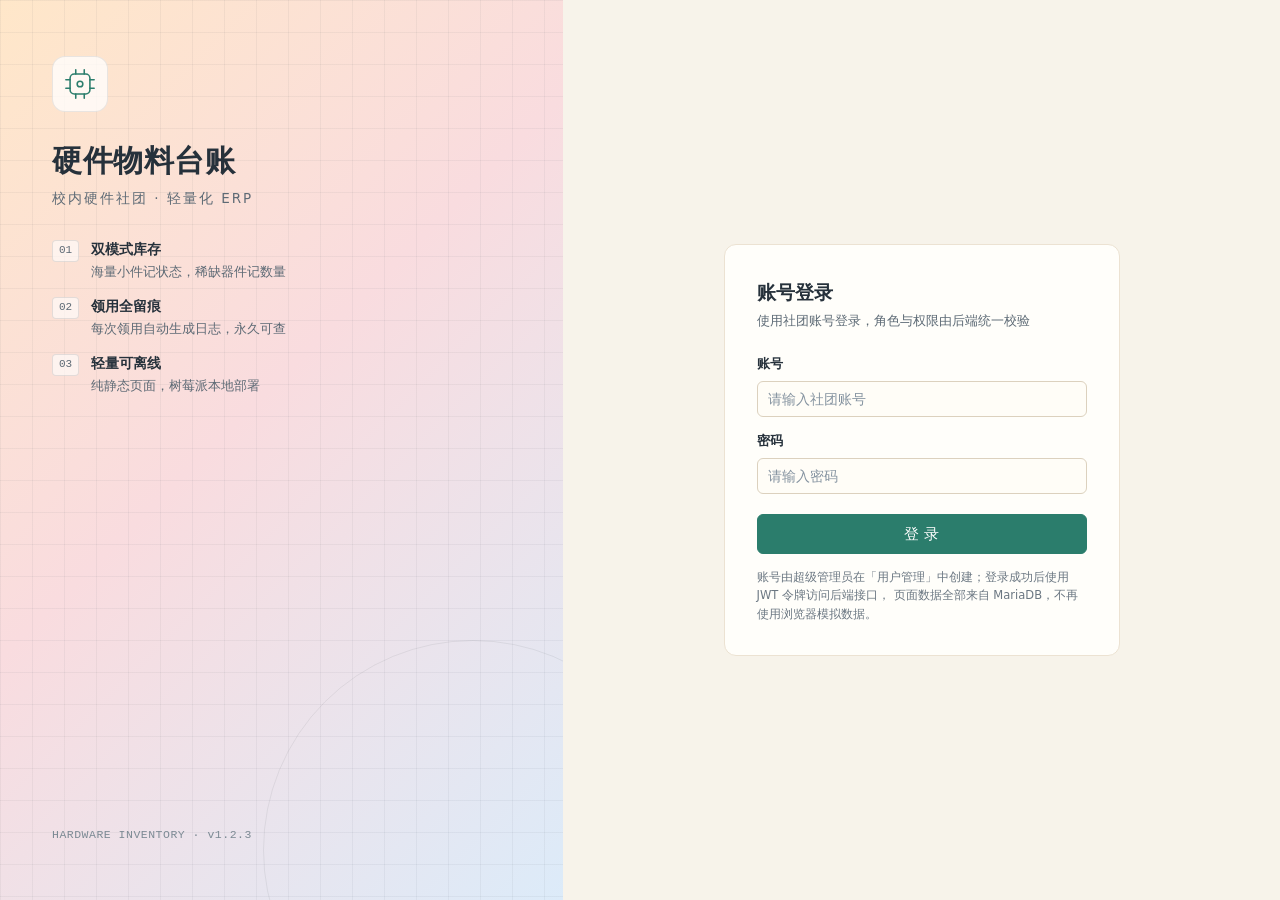
==== commit e0f0f8ab: "feat: 工作台 KPI/趋势接入 MariaDB 实时聚合并自动刷新；详情图片等比不裁切居中留白" ====
--- a/frontend/index.html
+++ b/frontend/index.html
@@ -9,22 +9,22 @@
   <meta name="theme-color" content="#2c6e8f">
   <title>物料总览 · 硬件物料台账</title>
   <link rel="icon" type="image/svg+xml" href="assets/img/favicon.svg">
-  <link rel="stylesheet" href="css/base.css?v=20261121c">
-  <link rel="stylesheet" href="css/pages.css?v=20261121c">
+  <link rel="stylesheet" href="css/base.css?v=20261121d">
+  <link rel="stylesheet" href="css/pages.css?v=20261121d">
 </head>
 <body>
   <div id="app"></div>
 
-  <script src="js/config.js?v=20261121c"></script>
-  <script src="js/icons.js?v=20261121c"></script>
-  <script src="js/store.js?v=20261121c"></script>
-  <script src="js/auth.js?v=20261121c"></script>
-  <script src="js/api.js?v=20261121c"></script>
-  <script src="js/ui.js?v=20261121c"></script>
-  <script src="js/layout.js?v=20261121c"></script>
-  <script src="js/cart.js?v=20261121c"></script>
-  <script src="js/export.js?v=20261121c"></script>
-  <script src="js/materials.js?v=20261121c"></script>
-  <script src="js/dev-reload.js?v=20261121c"></script>
+  <script src="js/config.js?v=20261121d"></script>
+  <script src="js/icons.js?v=20261121d"></script>
+  <script src="js/store.js?v=20261121d"></script>
+  <script src="js/auth.js?v=20261121d"></script>
+  <script src="js/api.js?v=20261121d"></script>
+  <script src="js/ui.js?v=20261121d"></script>
+  <script src="js/layout.js?v=20261121d"></script>
+  <script src="js/cart.js?v=20261121d"></script>
+  <script src="js/export.js?v=20261121d"></script>
+  <script src="js/materials.js?v=20261121d"></script>
+  <script src="js/dev-reload.js?v=20261121d"></script>
 </body>
 </html>
--- a/frontend/css/pages.css
+++ b/frontend/css/pages.css
@@ -1085,3 +1085,73 @@
 @media (max-width: 720px) {
   .uploaded-grid { grid-template-columns: repeat(3, minmax(0, 1fr)); }
 }
+
+
+/* =========================================================================
+   2026-11 图片等比展示优化：不拉伸、不裁切、小图居中留白
+   ========================================================================= */
+.detail-media {
+  display: flex;
+  align-items: center;
+  justify-content: center;
+  height: 260px;
+  padding: 16px;
+  overflow: hidden;
+  background: #fffdf7;
+}
+.detail-media img {
+  display: block;
+  width: auto;
+  height: auto;
+  max-width: 100%;
+  max-height: 100%;
+  object-fit: contain;
+  object-position: center;
+}
+.detail-thumbs {
+  display: flex;
+  align-items: center;
+  justify-content: flex-start;
+  gap: 8px;
+  flex-wrap: wrap;
+  margin-top: 10px;
+}
+.detail-thumb {
+  display: inline-flex;
+  align-items: center;
+  justify-content: center;
+  width: 60px;
+  height: 60px;
+  padding: 3px;
+  overflow: hidden;
+  border: 1px solid var(--border);
+  border-radius: 8px;
+  background: #fffdf7;
+  cursor: pointer;
+}
+.detail-thumb img {
+  display: block;
+  width: auto;
+  height: auto;
+  max-width: 100%;
+  max-height: 100%;
+  object-fit: contain;
+  object-position: center;
+  border-radius: 4px;
+}
+.uploaded-item {
+  display: flex;
+  align-items: center;
+  justify-content: center;
+  padding: 3px;
+  background: #fffdf7;
+}
+.uploaded-item img {
+  display: block;
+  width: auto;
+  height: auto;
+  max-width: 100%;
+  max-height: 100%;
+  object-fit: contain;
+  object-position: center;
+}
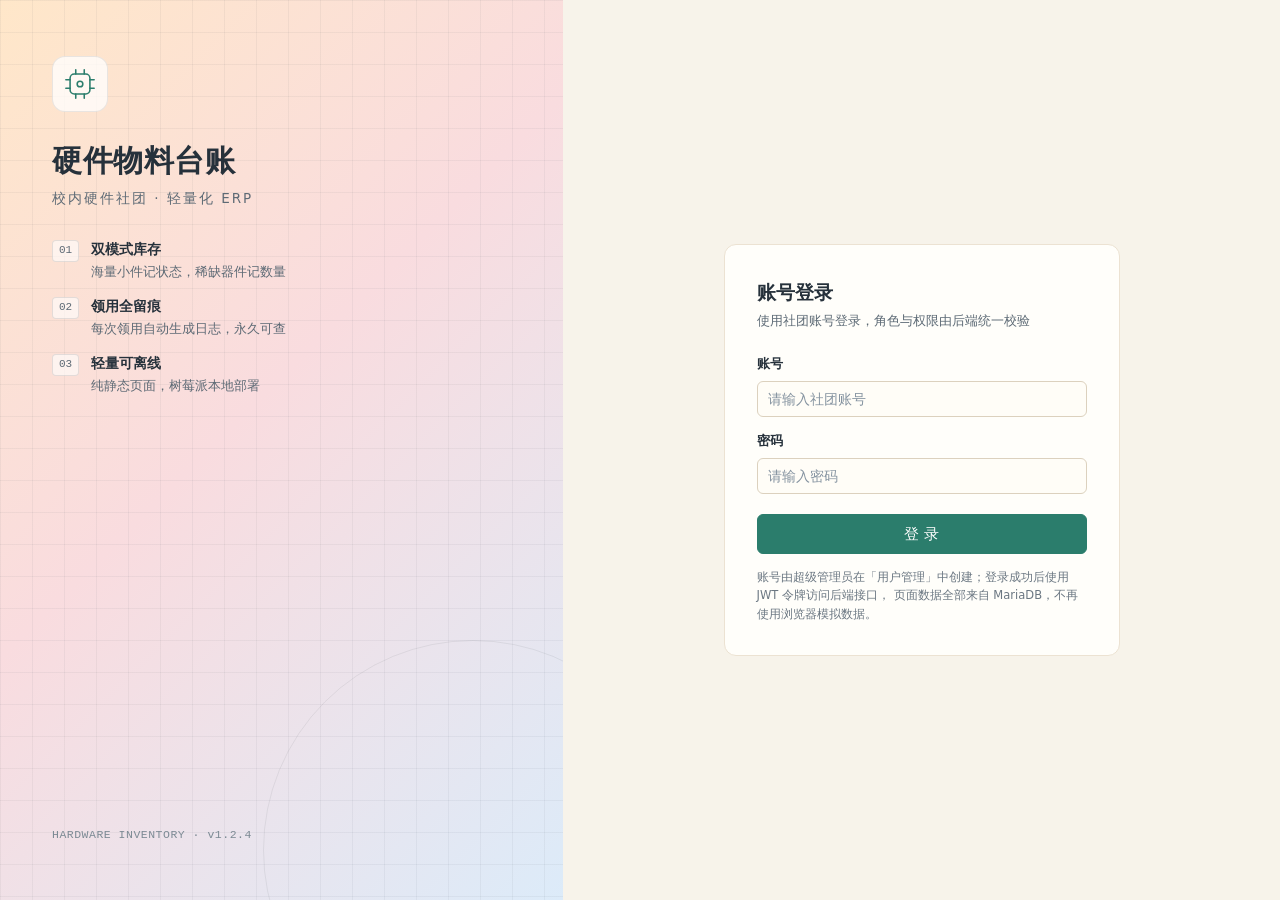
==== commit 5af9609a: "style: 物料详情图片留白与蓝色卡片背景融合，保持 contain 等比完整显示" ====
--- a/frontend/index.html
+++ b/frontend/index.html
@@ -9,22 +9,22 @@
   <meta name="theme-color" content="#2c6e8f">
   <title>物料总览 · 硬件物料台账</title>
   <link rel="icon" type="image/svg+xml" href="assets/img/favicon.svg">
-  <link rel="stylesheet" href="css/base.css?v=20261121d">
-  <link rel="stylesheet" href="css/pages.css?v=20261121d">
+  <link rel="stylesheet" href="css/base.css?v=20261121e">
+  <link rel="stylesheet" href="css/pages.css?v=20261121e">
 </head>
 <body>
   <div id="app"></div>
 
-  <script src="js/config.js?v=20261121d"></script>
-  <script src="js/icons.js?v=20261121d"></script>
-  <script src="js/store.js?v=20261121d"></script>
-  <script src="js/auth.js?v=20261121d"></script>
-  <script src="js/api.js?v=20261121d"></script>
-  <script src="js/ui.js?v=20261121d"></script>
-  <script src="js/layout.js?v=20261121d"></script>
-  <script src="js/cart.js?v=20261121d"></script>
-  <script src="js/export.js?v=20261121d"></script>
-  <script src="js/materials.js?v=20261121d"></script>
-  <script src="js/dev-reload.js?v=20261121d"></script>
+  <script src="js/config.js?v=20261121e"></script>
+  <script src="js/icons.js?v=20261121e"></script>
+  <script src="js/store.js?v=20261121e"></script>
+  <script src="js/auth.js?v=20261121e"></script>
+  <script src="js/api.js?v=20261121e"></script>
+  <script src="js/ui.js?v=20261121e"></script>
+  <script src="js/layout.js?v=20261121e"></script>
+  <script src="js/cart.js?v=20261121e"></script>
+  <script src="js/export.js?v=20261121e"></script>
+  <script src="js/materials.js?v=20261121e"></script>
+  <script src="js/dev-reload.js?v=20261121e"></script>
 </body>
 </html>
--- a/frontend/css/pages.css
+++ b/frontend/css/pages.css
@@ -1097,7 +1097,10 @@
   height: 260px;
   padding: 16px;
   overflow: hidden;
-  background: #fffdf7;
+  /* 背景使用外层卡片自己的蓝色，不单独铺浅色块 */
+  background: transparent;
+  border: 0;
+  border-radius: 0;
 }
 .detail-media img {
   display: block;
@@ -1124,9 +1127,9 @@
   height: 60px;
   padding: 3px;
   overflow: hidden;
-  border: 1px solid var(--border);
+  border: 1px solid rgba(38, 49, 59, .18);
   border-radius: 8px;
-  background: #fffdf7;
+  background: transparent;
   cursor: pointer;
 }
 .detail-thumb img {
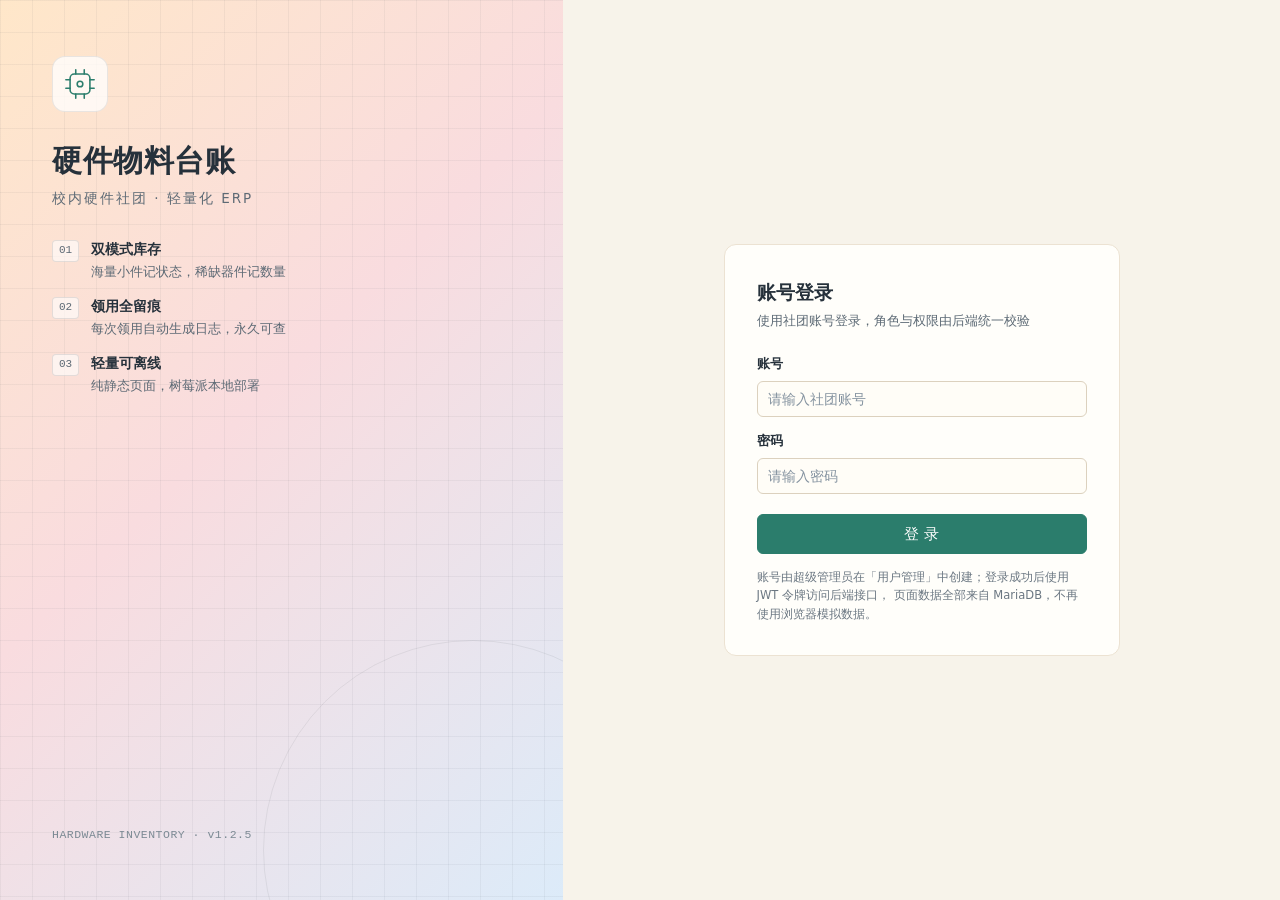
==== commit c99927c9: "fix: 物料总览/日志/单据明细显示图片缩略图并支持大图预览；收紧顶部周期筛选尺寸" ====
--- a/frontend/index.html
+++ b/frontend/index.html
@@ -9,22 +9,22 @@
   <meta name="theme-color" content="#2c6e8f">
   <title>物料总览 · 硬件物料台账</title>
   <link rel="icon" type="image/svg+xml" href="assets/img/favicon.svg">
-  <link rel="stylesheet" href="css/base.css?v=20261121e">
-  <link rel="stylesheet" href="css/pages.css?v=20261121e">
+  <link rel="stylesheet" href="css/base.css?v=20261121f">
+  <link rel="stylesheet" href="css/pages.css?v=20261121f">
 </head>
 <body>
   <div id="app"></div>
 
-  <script src="js/config.js?v=20261121e"></script>
-  <script src="js/icons.js?v=20261121e"></script>
-  <script src="js/store.js?v=20261121e"></script>
-  <script src="js/auth.js?v=20261121e"></script>
-  <script src="js/api.js?v=20261121e"></script>
-  <script src="js/ui.js?v=20261121e"></script>
-  <script src="js/layout.js?v=20261121e"></script>
-  <script src="js/cart.js?v=20261121e"></script>
-  <script src="js/export.js?v=20261121e"></script>
-  <script src="js/materials.js?v=20261121e"></script>
-  <script src="js/dev-reload.js?v=20261121e"></script>
+  <script src="js/config.js?v=20261121f"></script>
+  <script src="js/icons.js?v=20261121f"></script>
+  <script src="js/store.js?v=20261121f"></script>
+  <script src="js/auth.js?v=20261121f"></script>
+  <script src="js/api.js?v=20261121f"></script>
+  <script src="js/ui.js?v=20261121f"></script>
+  <script src="js/layout.js?v=20261121f"></script>
+  <script src="js/cart.js?v=20261121f"></script>
+  <script src="js/export.js?v=20261121f"></script>
+  <script src="js/materials.js?v=20261121f"></script>
+  <script src="js/dev-reload.js?v=20261121f"></script>
 </body>
 </html>
--- a/frontend/css/pages.css
+++ b/frontend/css/pages.css
@@ -1158,3 +1158,110 @@
   object-fit: contain;
   object-position: center;
 }
+
+
+/* =========================================================================
+   2026-11 列表缩略图与大图预览
+   ========================================================================= */
+.mat-cell {
+  display: flex;
+  align-items: center;
+  gap: 10px;
+}
+.mat-thumb {
+  display: inline-flex;
+  align-items: center;
+  justify-content: center;
+  flex: none;
+  width: 44px;
+  height: 44px;
+  padding: 2px;
+  overflow: hidden;
+  border: 1px solid var(--border);
+  border-radius: 8px;
+  background: #fffdf7;
+  cursor: pointer;
+}
+.mat-thumb:hover { border-color: var(--brand); }
+.mat-thumb img {
+  display: block;
+  width: auto;
+  height: auto;
+  max-width: 100%;
+  max-height: 100%;
+  object-fit: contain;
+}
+.mat-thumb.is-empty {
+  color: var(--text-3);
+  background: var(--surface-2);
+  border-style: dashed;
+  cursor: default;
+}
+.log-material {
+  display: flex;
+  align-items: center;
+  gap: 9px;
+}
+.log-material .mat-thumb { width: 36px; height: 36px; }
+
+/* 点击缩略图查看大图 */
+.image-preview-mask {
+  position: fixed;
+  inset: 0;
+  z-index: 9999;
+  display: flex;
+  align-items: center;
+  justify-content: center;
+  padding: 24px;
+  background: rgba(18, 27, 36, .78);
+  backdrop-filter: blur(3px);
+}
+.image-preview {
+  position: relative;
+  display: flex;
+  flex-direction: column;
+  align-items: center;
+  gap: 10px;
+  max-width: min(92vw, 1000px);
+  max-height: 92vh;
+}
+.image-preview img {
+  display: block;
+  width: auto;
+  height: auto;
+  max-width: 100%;
+  max-height: calc(92vh - 50px);
+  object-fit: contain;
+  border-radius: 8px;
+  background: #fffdf7;
+}
+.image-preview-close {
+  position: absolute;
+  top: -14px;
+  right: -14px;
+  z-index: 1;
+  width: 30px;
+  height: 30px;
+  padding: 0;
+  border: 1px solid rgba(255, 255, 255, .45);
+  border-radius: 50%;
+  background: rgba(18, 27, 36, .65);
+  color: #fff;
+  font-size: 20px;
+  line-height: 1;
+  cursor: pointer;
+}
+.image-preview-close:hover { background: #b4453f; }
+.image-preview-title {
+  max-width: 100%;
+  overflow: hidden;
+  text-overflow: ellipsis;
+  white-space: nowrap;
+  color: #fff;
+  font-size: 13px;
+}
+
+@media (max-width: 720px) {
+  .mat-thumb { width: 38px; height: 38px; }
+  .log-material .mat-thumb { width: 32px; height: 32px; }
+}
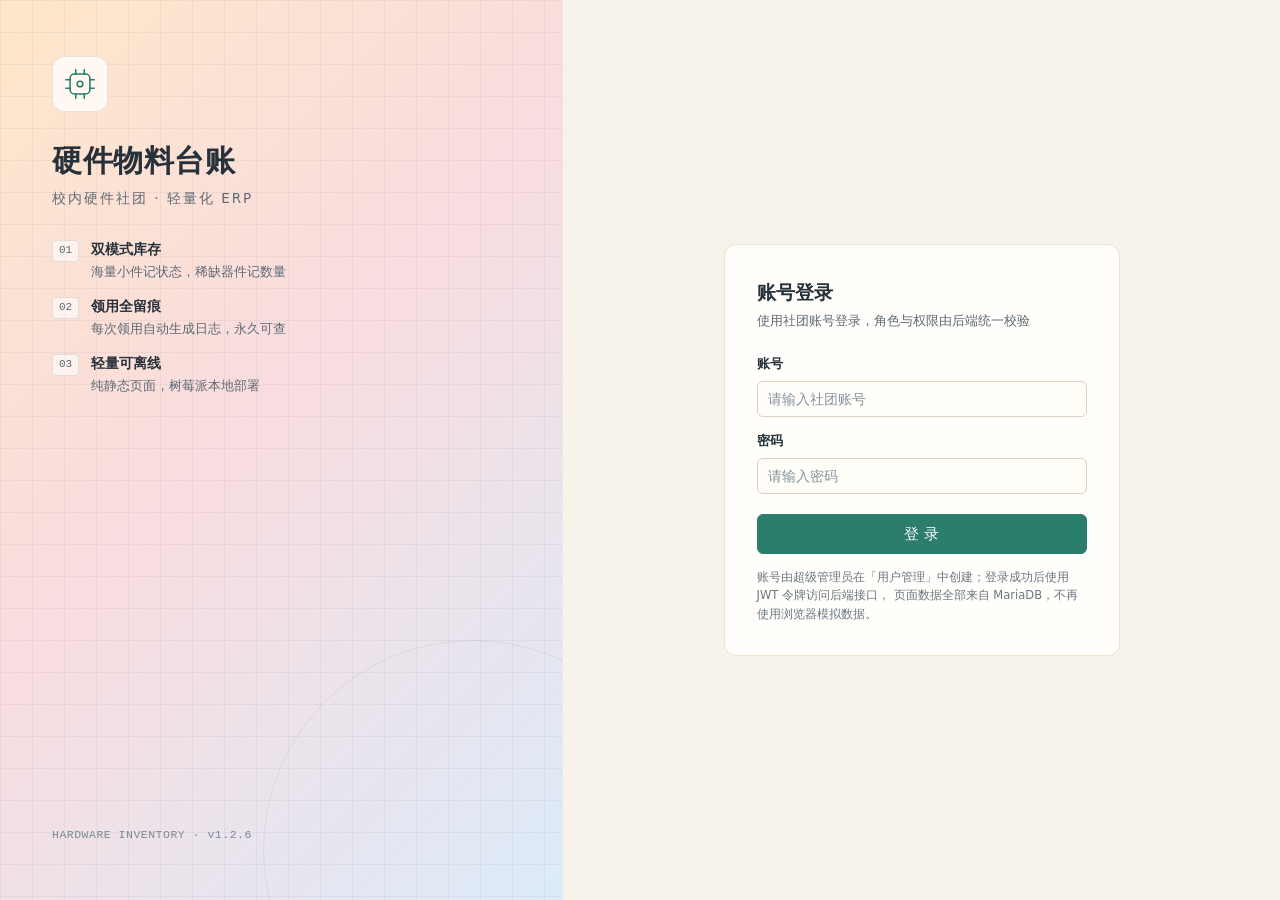
==== commit 21449ca2: "fix: 库存预警去掉图片并支持整行跳转详情；图片预览移除关闭按钮，改为遮罩/留白关闭" ====
--- a/frontend/index.html
+++ b/frontend/index.html
@@ -9,22 +9,22 @@
   <meta name="theme-color" content="#2c6e8f">
   <title>物料总览 · 硬件物料台账</title>
   <link rel="icon" type="image/svg+xml" href="assets/img/favicon.svg">
-  <link rel="stylesheet" href="css/base.css?v=20261121f">
-  <link rel="stylesheet" href="css/pages.css?v=20261121f">
+  <link rel="stylesheet" href="css/base.css?v=20261121g">
+  <link rel="stylesheet" href="css/pages.css?v=20261121g">
 </head>
 <body>
   <div id="app"></div>
 
-  <script src="js/config.js?v=20261121f"></script>
-  <script src="js/icons.js?v=20261121f"></script>
-  <script src="js/store.js?v=20261121f"></script>
-  <script src="js/auth.js?v=20261121f"></script>
-  <script src="js/api.js?v=20261121f"></script>
-  <script src="js/ui.js?v=20261121f"></script>
-  <script src="js/layout.js?v=20261121f"></script>
-  <script src="js/cart.js?v=20261121f"></script>
-  <script src="js/export.js?v=20261121f"></script>
-  <script src="js/materials.js?v=20261121f"></script>
-  <script src="js/dev-reload.js?v=20261121f"></script>
+  <script src="js/config.js?v=20261121g"></script>
+  <script src="js/icons.js?v=20261121g"></script>
+  <script src="js/store.js?v=20261121g"></script>
+  <script src="js/auth.js?v=20261121g"></script>
+  <script src="js/api.js?v=20261121g"></script>
+  <script src="js/ui.js?v=20261121g"></script>
+  <script src="js/layout.js?v=20261121g"></script>
+  <script src="js/cart.js?v=20261121g"></script>
+  <script src="js/export.js?v=20261121g"></script>
+  <script src="js/materials.js?v=20261121g"></script>
+  <script src="js/dev-reload.js?v=20261121g"></script>
 </body>
 </html>
--- a/frontend/css/pages.css
+++ b/frontend/css/pages.css
@@ -1235,23 +1235,6 @@
   border-radius: 8px;
   background: #fffdf7;
 }
-.image-preview-close {
-  position: absolute;
-  top: -14px;
-  right: -14px;
-  z-index: 1;
-  width: 30px;
-  height: 30px;
-  padding: 0;
-  border: 1px solid rgba(255, 255, 255, .45);
-  border-radius: 50%;
-  background: rgba(18, 27, 36, .65);
-  color: #fff;
-  font-size: 20px;
-  line-height: 1;
-  cursor: pointer;
-}
-.image-preview-close:hover { background: #b4453f; }
 .image-preview-title {
   max-width: 100%;
   overflow: hidden;
@@ -1265,3 +1248,8 @@
   .mat-thumb { width: 38px; height: 38px; }
   .log-material .mat-thumb { width: 32px; height: 32px; }
 }
+
+
+/* 库存预警：整行可点击进入物料详情 */
+.alert-row { cursor: pointer; }
+.alert-row:hover td { background: var(--block-sky); }
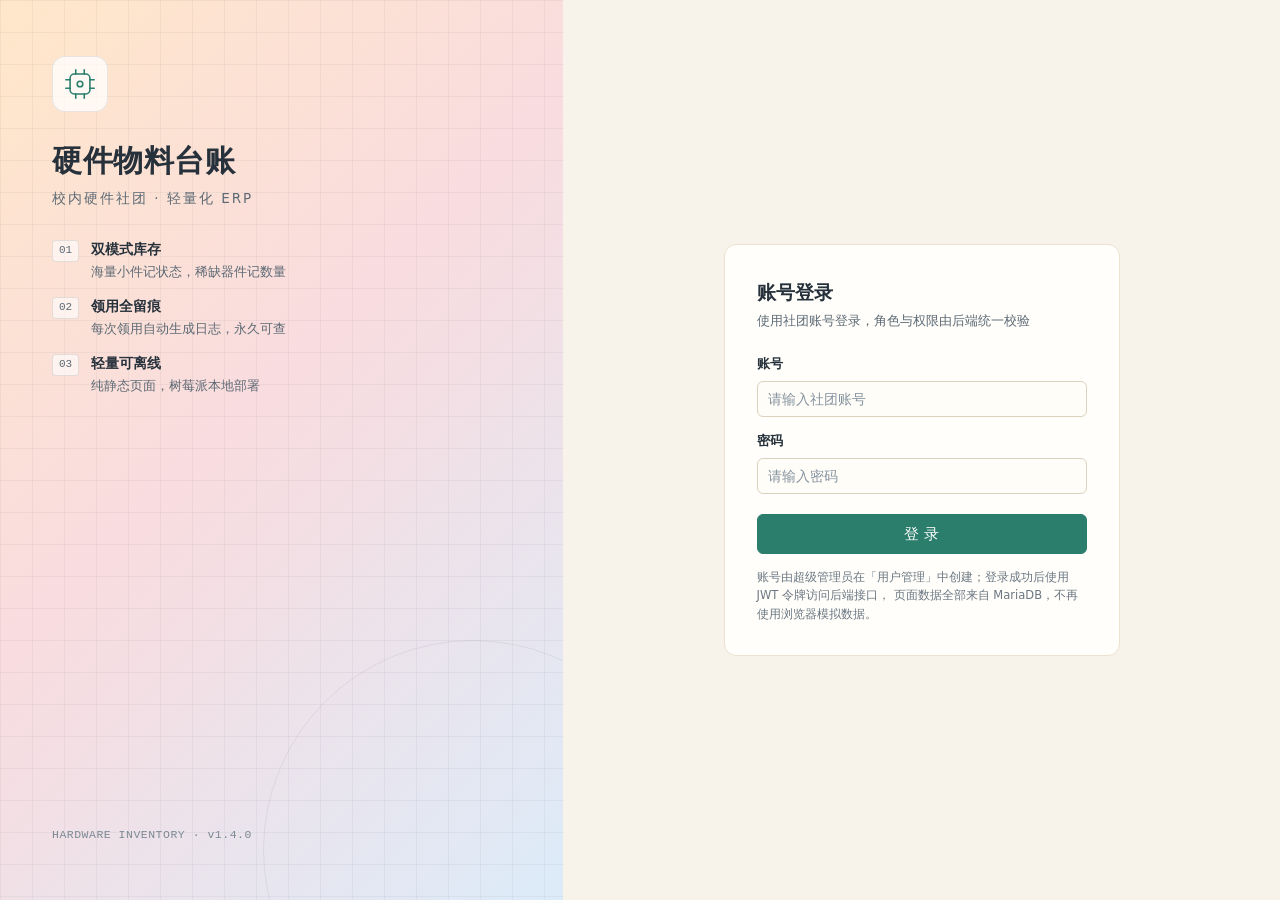
==== commit 0746fa9b: "feat: v1.4.0 筛选/饼图/树形/级联分类/登录封面编辑 + 0603 批量归类" ====
--- a/frontend/index.html
+++ b/frontend/index.html
@@ -9,22 +9,23 @@
   <meta name="theme-color" content="#2c6e8f">
   <title>物料总览 · 硬件物料台账</title>
   <link rel="icon" type="image/svg+xml" href="assets/img/favicon.svg">
-  <link rel="stylesheet" href="css/base.css?v=20261121g">
-  <link rel="stylesheet" href="css/pages.css?v=20261121g">
+  <link rel="stylesheet" href="css/base.css?v=1.4.0">
+  <link rel="stylesheet" href="css/pages.css?v=1.4.0">
 </head>
 <body>
   <div id="app"></div>
 
-  <script src="js/config.js?v=20261121g"></script>
-  <script src="js/icons.js?v=20261121g"></script>
-  <script src="js/store.js?v=20261121g"></script>
-  <script src="js/auth.js?v=20261121g"></script>
-  <script src="js/api.js?v=20261121g"></script>
-  <script src="js/ui.js?v=20261121g"></script>
-  <script src="js/layout.js?v=20261121g"></script>
-  <script src="js/cart.js?v=20261121g"></script>
-  <script src="js/export.js?v=20261121g"></script>
-  <script src="js/materials.js?v=20261121g"></script>
-  <script src="js/dev-reload.js?v=20261121g"></script>
+  <script src="js/config.js?v=1.4.0"></script>
+  <script src="js/icons.js?v=1.4.0"></script>
+  <script src="js/store.js?v=1.4.0"></script>
+  <script src="js/auth.js?v=1.4.0"></script>
+  <script src="js/api.js?v=1.4.0"></script>
+  <script src="js/ui.js?v=1.4.0"></script>
+  <script src="js/site.js?v=1.4.0"></script>
+  <script src="js/layout.js?v=1.4.0"></script>
+  <script src="js/cart.js?v=1.4.0"></script>
+  <script src="js/export.js?v=1.4.0"></script>
+  <script src="js/materials.js?v=1.4.0"></script>
+  <script src="js/dev-reload.js?v=1.4.0"></script>
 </body>
 </html>
--- a/frontend/css/base.css
+++ b/frontend/css/base.css
@@ -123,21 +123,77 @@
   padding: 0 10px;
   border: 1px solid var(--border-strong);
   border-radius: var(--radius-sm);
-  background: #fff;
+  background-color: #fff;
   color: var(--text);
   font-size: 13.5px;
   font-family: inherit;
   outline: none;
   transition: border-color .12s, box-shadow .12s;
 }
-.select { padding-right: 26px; cursor: pointer; }
 .textarea { height: auto; min-height: 76px; padding: 8px 10px; line-height: 1.5; resize: vertical; }
+/* ---------- 下拉框：全局统一样式（v1.4.0） ----------
+   之前各页原生箭头 + 额外 padding 覆盖，导致箭头 / 文字 / 外框比例不一致，这里统一：
+   - appearance:none 去掉浏览器原生箭头（各平台尺寸与位置不可控）
+   - 自定义 SVG 箭头（data URI，12×12，色值 #5b6b7f）固定在 right 10px center
+   - 右侧 padding 28px = 10px 边距 + 12px 箭头 + 6px 文字间隙，文字不会被箭头压住
+   - height / line-height 与 .input 对齐（36px / 34px），箭头与文字同一水平中线
+   - text-align-last 修正 Chrome / Edge 把选中文字居中的问题
+   - 注意：主题段覆盖底色时必须用 background-color，用 background 简写会清掉箭头背景图
+*/
+.select,
+select.select {
+  -webkit-appearance: none;
+  -moz-appearance: none;
+  appearance: none;
+  height: 36px;
+  padding: 0 28px 0 11px;
+  line-height: 34px;
+  text-align: left;
+  text-align-last: left;
+  cursor: pointer;
+  background-image: url("data:image/svg+xml;charset=utf-8,%3Csvg xmlns='http://www.w3.org/2000/svg' width='12' height='12' viewBox='0 0 24 24' fill='none' stroke='%235b6b7f' stroke-width='2.4' stroke-linecap='round' stroke-linejoin='round'%3E%3Cpath d='m6 9 6 6 6-6'/%3E%3C/svg%3E");
+  background-repeat: no-repeat;
+  background-position: right 10px center;
+  background-size: 12px;
+}
+/* 页面若用 background 简写覆盖底色（筛选栏 / 表单校验态），用更高优先级保住箭头背景图 */
+.filter-bar select.select,
+.field.is-invalid select.select {
+  background-image: url("data:image/svg+xml;charset=utf-8,%3Csvg xmlns='http://www.w3.org/2000/svg' width='12' height='12' viewBox='0 0 24 24' fill='none' stroke='%235b6b7f' stroke-width='2.4' stroke-linecap='round' stroke-linejoin='round'%3E%3Cpath d='m6 9 6 6 6-6'/%3E%3C/svg%3E");
+  background-repeat: no-repeat;
+  background-position: right 10px center;
+  background-size: 12px;
+}
+/* 筛选栏（物料总览 / 操作日志）：下拉与搜索框统一 36px 高，内边距与输入框一致 */
+.filter-bar .select,
+.filter-bar select.select {
+  width: auto;
+  min-width: 118px;
+  height: 36px;
+  min-height: 36px;
+  padding: 0 28px 0 11px;
+  font-size: 13.5px;
+  line-height: 34px;
+  background-image: url("data:image/svg+xml;charset=utf-8,%3Csvg xmlns='http://www.w3.org/2000/svg' width='12' height='12' viewBox='0 0 24 24' fill='none' stroke='%235b6b7f' stroke-width='2.4' stroke-linecap='round' stroke-linejoin='round'%3E%3Cpath d='m6 9 6 6 6-6'/%3E%3C/svg%3E");
+  background-repeat: no-repeat;
+  background-position: right 10px center;
+  background-size: 12px;
+}
+/* 表单 / 工具条内的下拉：右侧只保留箭头位（覆盖页面历史上的 38px，避免右侧留白过大） */
+.field .select,
+.toolbar .select { padding-right: 28px; }
+/* 禁用态：箭头同步降低对比度，文字仍可读 */
+.select:disabled,
+select.select:disabled {
+  background-image: url("data:image/svg+xml;charset=utf-8,%3Csvg xmlns='http://www.w3.org/2000/svg' width='12' height='12' viewBox='0 0 24 24' fill='none' stroke='%23b8ae9d' stroke-width='2.4' stroke-linecap='round' stroke-linejoin='round'%3E%3Cpath d='m6 9 6 6 6-6'/%3E%3C/svg%3E");
+  cursor: not-allowed;
+}
 .input:focus, .select:focus, .textarea:focus {
   border-color: var(--brand);
   box-shadow: 0 0 0 2px rgba(44, 110, 143, .12);
 }
 .input::placeholder, .textarea::placeholder { color: var(--text-3); }
-.input:disabled, .select:disabled, .textarea:disabled { background: var(--surface-3); color: var(--text-2); cursor: not-allowed; }
+.input:disabled, .select:disabled, .textarea:disabled { background-color: var(--surface-3); color: var(--text-2); cursor: not-allowed; }
 .input-mono { font-family: var(--mono); font-size: 13px; }
 .field-hint { font-size: 12px; color: var(--text-3); }
 .field-row { display: flex; gap: 8px; align-items: center; }
@@ -213,6 +269,38 @@
 .table .col-actions { text-align: right; white-space: nowrap; }
 .table .col-num { text-align: right; font-variant-numeric: tabular-nums; }
 
+/* ---------- 物料总览（v1.4.0）：分类路径 / 领用次数 ---------- */
+/* 完整分类路径：一级 / 二级 / 三级，最后一级加深突出 */
+.cell-path {
+  max-width: 220px;
+  font-size: 12px;
+  line-height: 1.45;
+  color: var(--text-2);
+  overflow-wrap: break-word;
+}
+.cell-path .path-node { color: var(--text-2); }
+.cell-path .path-node.is-leaf { color: var(--text); font-weight: 600; }
+/* 领用次数小标签：视觉克制，方便直接核对「领用最多 / 最少」排序 */
+.mat-borrow {
+  display: inline-block;
+  margin-left: 6px;
+  padding: 0 5px;
+  border-radius: 4px;
+  background-color: var(--surface-3);
+  color: var(--text-2);
+  font-size: 11px;
+  font-weight: 600;
+  line-height: 17px;
+  vertical-align: 1px;
+  white-space: nowrap;
+}
+.mat-borrow.is-zero {
+  background-color: transparent;
+  border: 1px dashed var(--border-strong);
+  color: var(--text-3);
+  font-weight: 500;
+}
+
 /* ---------- 空状态 / 提示 ---------- */
 .empty { padding: 52px 24px; text-align: center; color: var(--text-2); }
 .empty-icon { margin: 0 auto 12px; width: 44px; height: 44px; color: var(--text-3); }
@@ -328,8 +416,16 @@
   color: #fff;
 }
 .app-brand-logo svg { width: 20px; height: 20px; }
+/* v1.3.0：Logo 支持上传图片（圆角与默认图标一致 7px，由内联样式保证尺寸） */
+.app-brand-logo-img { width: 30px; height: 30px; border-radius: 7px; object-fit: cover; display: block; }
+.app-brand-text { display: block; min-width: 0; }
 .app-brand-name { display: block; font-size: 14.5px; font-weight: 700; line-height: 1.2; letter-spacing: .3px; }
 .app-brand-sub { display: block; font-size: 11px; color: var(--text-3); line-height: 1.3; }
+/* 超级管理员：品牌区名称双击编辑态 */
+.app-brand-name[contenteditable="true"],
+.app-brand-sub[contenteditable="true"] { white-space: nowrap; }
+.app-brand-name[data-editing="1"],
+.app-brand-sub[data-editing="1"] { outline: 1px dashed var(--brand); outline-offset: 3px; border-radius: 4px; background: var(--surface-2); padding: 0 4px; margin: 0 -4px; }
 .app-nav { flex: 1; overflow-y: auto; padding: 14px 10px 20px; }
 .nav-group { margin-top: 14px; }
 .nav-group-title {
@@ -559,15 +655,16 @@
 .btn-ghost:hover { background: var(--block-mint); }
 .btn:focus-visible { outline: 2px solid rgba(43, 125, 108, .45); }
 
-/* ---------- 表单：暖白底 + 清晰聚焦色 ---------- */
-.input, .select, .textarea { background: #fffdf7; border-color: var(--border-strong); }
+/* ---------- 表单：暖白底 + 清晰聚焦色 ----------
+   必须用 background-color：用 background 简写会把 .select 的箭头背景图清掉 */
+.input, .select, .textarea { background-color: #fffdf7; border-color: var(--border-strong); }
 .input:focus, .select:focus, .textarea:focus {
   border-color: var(--brand);
   box-shadow: none;
   outline: 2px solid rgba(43, 125, 108, .22);
   outline-offset: 0;
 }
-.input:disabled, .select:disabled, .textarea:disabled { background: var(--surface-3); }
+.input:disabled, .select:disabled, .textarea:disabled { background-color: var(--surface-3); }
 .checkbox input { accent-color: var(--brand); }
 
 /* 表单辅助文字：提升可读性 */
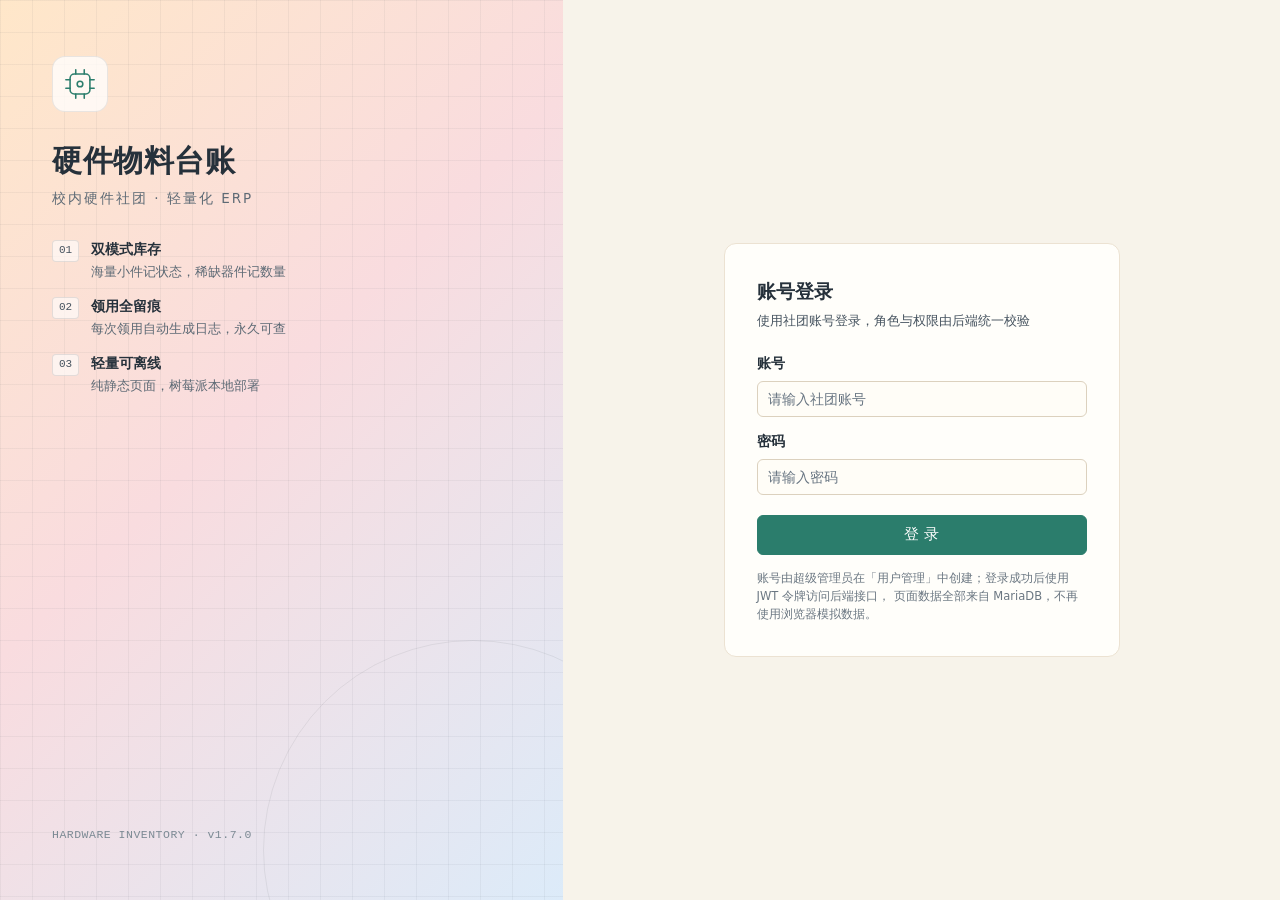
==== commit 8449577e: "feat: v1.7.0 新增嘉立创编号字段（安全追加）并统一全局文字可读性" ====
--- a/frontend/index.html
+++ b/frontend/index.html
@@ -9,23 +9,23 @@
   <meta name="theme-color" content="#2c6e8f">
   <title>物料总览 · 硬件物料台账</title>
   <link rel="icon" type="image/svg+xml" href="assets/img/favicon.svg">
-  <link rel="stylesheet" href="css/base.css?v=1.4.0">
-  <link rel="stylesheet" href="css/pages.css?v=1.4.0">
+  <link rel="stylesheet" href="css/base.css?v=1.7.0">
+  <link rel="stylesheet" href="css/pages.css?v=1.7.0">
 </head>
 <body>
   <div id="app"></div>
 
-  <script src="js/config.js?v=1.4.0"></script>
-  <script src="js/icons.js?v=1.4.0"></script>
-  <script src="js/store.js?v=1.4.0"></script>
-  <script src="js/auth.js?v=1.4.0"></script>
-  <script src="js/api.js?v=1.4.0"></script>
-  <script src="js/ui.js?v=1.4.0"></script>
-  <script src="js/site.js?v=1.4.0"></script>
-  <script src="js/layout.js?v=1.4.0"></script>
-  <script src="js/cart.js?v=1.4.0"></script>
-  <script src="js/export.js?v=1.4.0"></script>
-  <script src="js/materials.js?v=1.4.0"></script>
-  <script src="js/dev-reload.js?v=1.4.0"></script>
+  <script src="js/config.js?v=1.7.0"></script>
+  <script src="js/icons.js?v=1.7.0"></script>
+  <script src="js/store.js?v=1.7.0"></script>
+  <script src="js/auth.js?v=1.7.0"></script>
+  <script src="js/api.js?v=1.7.0"></script>
+  <script src="js/ui.js?v=1.7.0"></script>
+  <script src="js/site.js?v=1.7.0"></script>
+  <script src="js/layout.js?v=1.7.0"></script>
+  <script src="js/cart.js?v=1.7.0"></script>
+  <script src="js/export.js?v=1.7.0"></script>
+  <script src="js/materials.js?v=1.7.0"></script>
+  <script src="js/dev-reload.js?v=1.7.0"></script>
 </body>
 </html>
--- a/frontend/css/base.css
+++ b/frontend/css/base.css
@@ -12,8 +12,8 @@
   --border: #e2e8f0;
   --border-strong: #cbd5e1;
   --text: #1e293b;
-  --text-2: #5b6b7f;
-  --text-3: #94a3b8;
+  --text-2: #46535f;
+  --text-3: #687582;
   --brand: #2c6e8f;
   --brand-strong: #22566f;
   --brand-weak: #eaf2f6;
@@ -115,7 +115,7 @@
 
 /* ---------- 表单 ---------- */
 .field { display: flex; flex-direction: column; gap: 6px; min-width: 0; }
-.label { font-size: 13px; font-weight: 600; color: var(--text); }
+.label { font-size: 13.5px; font-weight: 600; color: var(--text); }
 .label .req { color: var(--danger); margin-left: 2px; }
 .input, .select, .textarea {
   width: 100%;
@@ -610,8 +610,8 @@
   --border: #ece2d2;
   --border-strong: #dcd1be;
   --text: #26313b;
-  --text-2: #5d6a75;
-  --text-3: #8593a0;
+  --text-2: #46535f;
+  --text-3: #687582;
   --brand: #2b7d6c;
   --brand-strong: #226658;
   --brand-weak: #ddefe8;
@@ -730,3 +730,121 @@
 @media (prefers-reduced-motion: reduce) {
   *, *::before, *::after { transition: none !important; animation: none !important; }
 }
+
+/* =========================================================================
+   v1.5.0 物料总览：搜索匹配模式切换（精确匹配 / 模糊包含）
+   -------------------------------------------------------------------------
+   - 与 .filter-bar 视觉一体：36px 高、紧贴搜索框右侧，窄屏可换行
+   - 两段式小按钮组：外层 muted 底 + 内层选中态用品牌色浅底（--brand-weak）
+   - 只使用现有配色变量，不改动 .input / .select 既有规则
+   ========================================================================= */
+.search-mode {
+  display: inline-flex;
+  align-items: center;
+  flex: none;
+  height: 36px;
+  padding: 2px;
+  gap: 2px;
+  border: 1px solid var(--border-strong);
+  border-radius: var(--radius-sm);
+  background: var(--surface-2);
+  white-space: nowrap;
+}
+.search-mode button {
+  height: 30px;
+  padding: 0 10px;
+  border: 0;
+  border-radius: 4px;
+  background: transparent;
+  color: var(--text-2);
+  font-family: inherit;
+  font-size: 12.5px;
+  line-height: 1;
+  white-space: nowrap;
+  cursor: pointer;
+  transition: background-color .12s, color .12s;
+}
+.search-mode button:hover { background: var(--surface-3); color: var(--text); }
+.search-mode button:focus-visible { outline: 2px solid var(--brand); outline-offset: 1px; }
+.search-mode button.is-active,
+.search-mode button[aria-pressed="true"] {
+  background: var(--brand-weak);
+  color: var(--brand-strong);
+  font-weight: 600;
+}
+
+/* 窄屏：模式组独占一行并等分按钮，避免挤压搜索框 / 下拉（.filter-bar 已有 flex-wrap） */
+@media (max-width: 640px) {
+  .filter-bar .search-mode { flex: 1 1 100%; justify-content: center; }
+  .filter-bar .search-mode button { flex: 1 1 0; }
+}
+
+/* =========================================================================
+   v1.6.0 物料分类「可输入下拉」（combobox）
+   用于新增/编辑物料页的一/二/三级分类：既可下拉选择，也可直接输入名称
+   ========================================================================= */
+.combo-row { display: flex; flex-wrap: wrap; gap: 10px; }
+.combo { position: relative; }
+.combo-control { position: relative; }
+.combo-input { padding-right: 30px; }
+.combo-toggle {
+  position: absolute;
+  top: 50%;
+  right: 7px;
+  transform: translateY(-50%);
+  display: inline-flex;
+  align-items: center;
+  justify-content: center;
+  width: 20px;
+  height: 20px;
+  padding: 0;
+  border: 0;
+  border-radius: 4px;
+  background: transparent;
+  color: var(--text-3);
+  cursor: pointer;
+}
+.combo-toggle:hover { color: var(--brand-strong); background: var(--brand-weak); }
+.combo-toggle svg { transform: rotate(90deg); transition: transform .12s; }
+.combo.is-open .combo-toggle svg { transform: rotate(-90deg); }
+
+.combo-menu {
+  position: absolute;
+  z-index: 40;
+  top: calc(100% + 4px);
+  left: 0;
+  right: 0;
+  max-height: 240px;
+  overflow-y: auto;
+  padding: 4px;
+  border: 1px solid var(--border-strong);
+  border-radius: 8px;
+  background: #fff;
+  box-shadow: 0 10px 24px rgba(15, 23, 42, .14);
+}
+.combo-item {
+  display: flex;
+  align-items: center;
+  justify-content: space-between;
+  gap: 8px;
+  width: 100%;
+  padding: 7px 9px;
+  border: 0;
+  border-radius: 6px;
+  background: transparent;
+  color: var(--text);
+  font-size: 13px;
+  text-align: left;
+  cursor: pointer;
+}
+.combo-item:hover,
+.combo-item.is-active { background: var(--brand-weak); color: var(--brand-strong); }
+.combo-item-name { min-width: 0; overflow: hidden; text-overflow: ellipsis; white-space: nowrap; }
+.combo-item-tag { flex: none; font-size: 11px; color: var(--text-3); }
+.combo-empty { padding: 9px 10px; font-size: 12px; line-height: 1.5; color: var(--text-3); }
+.combo.is-disabled .combo-toggle { opacity: .45; cursor: not-allowed; }
+.combo.is-disabled .combo-input { background: var(--surface-3); }
+
+@media (max-width: 640px) {
+  .combo { flex: 1 1 100%; }
+}
--- a/frontend/css/pages.css
+++ b/frontend/css/pages.css
@@ -261,7 +261,7 @@
 .detail-list { display: grid; grid-template-columns: 1fr 1fr; gap: 14px 24px; margin: 0; }
 .detail-list .detail-item { min-width: 0; }
 .detail-list .is-full { grid-column: 1 / -1; }
-.detail-list dt { margin: 0 0 2px; font-size: 11.5px; color: #7d8a95; }
+.detail-list dt { margin: 0 0 3px; font-size: 12.5px; font-weight: 600; color: var(--text-2); }
 .detail-list dd { margin: 0; font-size: 13px; line-height: 1.55; color: var(--text); word-break: break-word; }
 .detail-list dd.mono { font-family: var(--mono); font-size: 12.5px; }
 
@@ -868,14 +868,14 @@
 .detail-media-card .detail-side-block:first-of-type { padding-top: 0; border-top: 0; }
 .detail-side-title {
   display: block;
-  font-size: 11.5px;
+  font-size: 12.5px;
   font-weight: 600;
   letter-spacing: .3px;
-  color: #5d6a75;
+  color: var(--text-2);
 }
 .detail-side-list { display: flex; flex-direction: column; gap: 8px; margin: 8px 0 0; }
 .detail-side-list > div { display: flex; align-items: baseline; justify-content: space-between; gap: 10px; }
-.detail-side-list dt { flex: none; margin: 0; font-size: 11.5px; color: #7d8a95; }
+.detail-side-list dt { flex: none; margin: 0; font-size: 12.5px; font-weight: 600; color: var(--text-2); }
 .detail-side-list dd { margin: 0; font-size: 12.5px; color: var(--text); text-align: right; word-break: break-word; }
 .detail-side-list dd.mono { font-family: var(--mono); font-size: 12px; }
 .detail-side-text { margin: 6px 0 0; font-size: 12.5px; line-height: 1.65; color: var(--text-2); word-break: break-word; }
@@ -1253,3 +1253,20 @@
 /* 库存预警：整行可点击进入物料详情 */
 .alert-row { cursor: pointer; }
 .alert-row:hover td { background: var(--block-sky); }
+
+/* =========================================================================
+   v1.7.0 全局可读性增强
+   - 正文 / 次级文字加深
+   - 属性标题统一放大，区分标题与内容
+   ========================================================================= */
+.mat-model { color: var(--text-2); }
+.mat-sub { color: var(--text-3); }
+.cell-loc .loc-sub { color: var(--text-3); }
+.stat-sub { color: var(--text-2); }
+.detail-media-meta { color: var(--text-2); }
+.detail-recent-sub { color: var(--text-2); }
+.detail-side-text { color: var(--text-2); }
+.page-desc { color: var(--text-2); }
+.field-hint { color: var(--text-2); }
+.stat-label { font-size: 12.5px; font-weight: 600; color: var(--text-2); }
+.mat-sub, .cell-loc .loc-sub { font-size: 12px; }
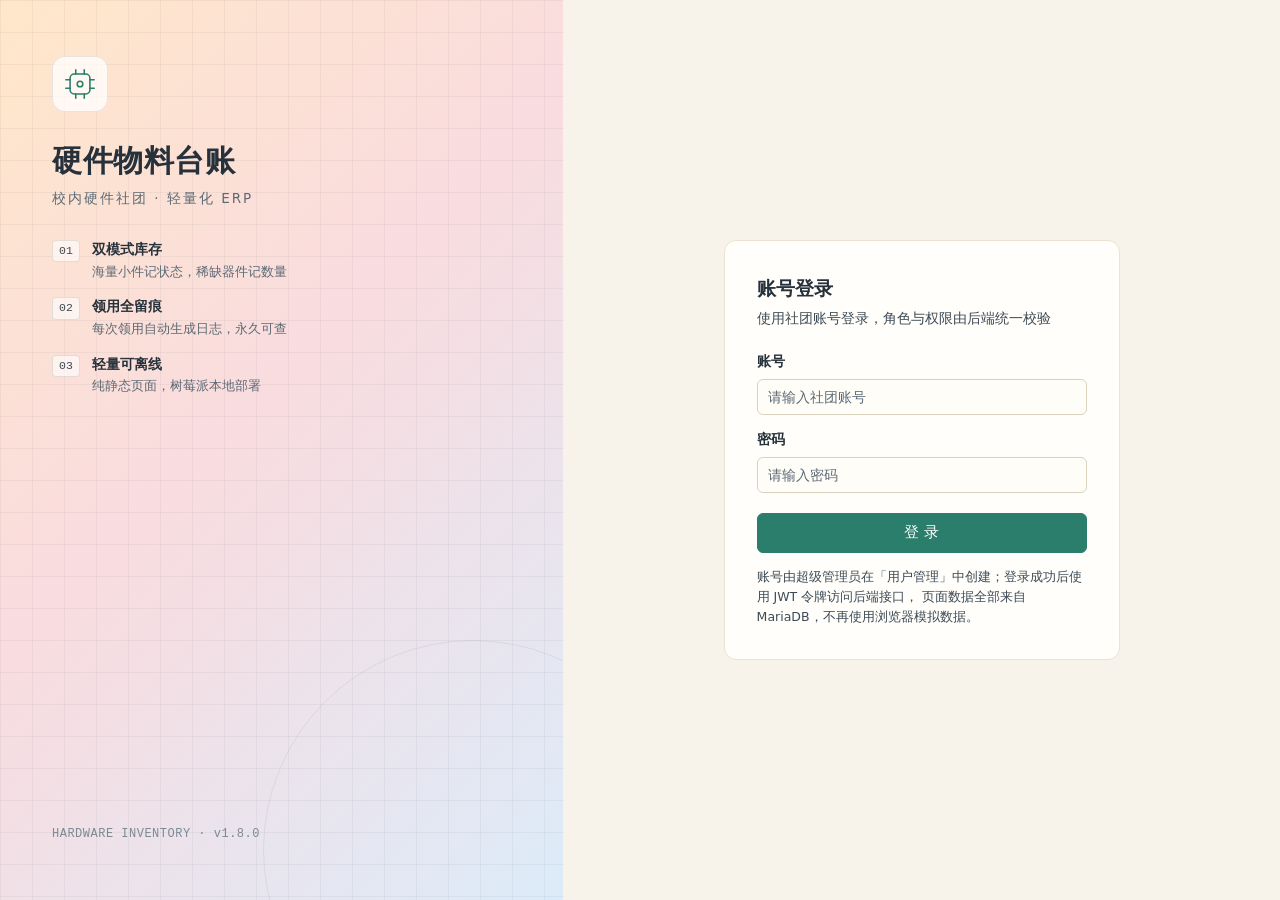
==== commit ac8d1c2a: "feat: v1.8.0 增加超管数据库备份与全局字体可读性优化" ====
--- a/frontend/index.html
+++ b/frontend/index.html
@@ -9,23 +9,23 @@
   <meta name="theme-color" content="#2c6e8f">
   <title>物料总览 · 硬件物料台账</title>
   <link rel="icon" type="image/svg+xml" href="assets/img/favicon.svg">
-  <link rel="stylesheet" href="css/base.css?v=1.7.0">
-  <link rel="stylesheet" href="css/pages.css?v=1.7.0">
+  <link rel="stylesheet" href="css/base.css?v=1.8.0">
+  <link rel="stylesheet" href="css/pages.css?v=1.8.0">
 </head>
 <body>
   <div id="app"></div>
 
-  <script src="js/config.js?v=1.7.0"></script>
-  <script src="js/icons.js?v=1.7.0"></script>
-  <script src="js/store.js?v=1.7.0"></script>
-  <script src="js/auth.js?v=1.7.0"></script>
-  <script src="js/api.js?v=1.7.0"></script>
-  <script src="js/ui.js?v=1.7.0"></script>
-  <script src="js/site.js?v=1.7.0"></script>
-  <script src="js/layout.js?v=1.7.0"></script>
-  <script src="js/cart.js?v=1.7.0"></script>
-  <script src="js/export.js?v=1.7.0"></script>
-  <script src="js/materials.js?v=1.7.0"></script>
-  <script src="js/dev-reload.js?v=1.7.0"></script>
+  <script src="js/config.js?v=1.8.0"></script>
+  <script src="js/icons.js?v=1.8.0"></script>
+  <script src="js/store.js?v=1.8.0"></script>
+  <script src="js/auth.js?v=1.8.0"></script>
+  <script src="js/api.js?v=1.8.0"></script>
+  <script src="js/ui.js?v=1.8.0"></script>
+  <script src="js/site.js?v=1.8.0"></script>
+  <script src="js/layout.js?v=1.8.0"></script>
+  <script src="js/cart.js?v=1.8.0"></script>
+  <script src="js/export.js?v=1.8.0"></script>
+  <script src="js/materials.js?v=1.8.0"></script>
+  <script src="js/dev-reload.js?v=1.8.0"></script>
 </body>
 </html>
--- a/frontend/css/base.css
+++ b/frontend/css/base.css
@@ -847,4 +847,35 @@
 
 @media (max-width: 640px) {
   .combo { flex: 1 1 100%; }
-}+}
+
+/* =========================================================================
+   v1.8.0 全局字体可读性微调（仅样式，不改布局 / 交互 / 业务逻辑）
+   - 正文轻微加粗、次级文字柔和加深，整体对比更稳，不追求厚重
+   - 统一抬高过小的辅助字号，表单提示、卡片副标题等至少 12.5px
+   ========================================================================= */
+:root {
+  --text-2: #3d4a56;
+  --text-3: #5d6a75;
+}
+
+body { font-weight: 450; }
+
+.small { font-size: 13px; }
+.card-sub { font-size: 13px; color: var(--text-2); }
+.field-hint { font-size: 12.5px; color: var(--text-2); }
+.empty-desc { font-size: 13.5px; color: var(--text-2); }
+.table th { font-size: 13px; color: var(--text-2); }
+.table td { font-size: 13.5px; }
+.btn-sm { font-size: 13px; }
+.btn-link { font-size: 13px; }
+.tag { font-size: 12.5px; }
+.nav-group-title { font-size: 11.5px; color: var(--text-2); }
+.app-brand-sub { font-size: 11.5px; color: var(--text-2); }
+.app-sidebar-foot { font-size: 12px; color: var(--text-2); }
+.app-topbar-sub { font-size: 12.5px; color: var(--text-2); }
+.topbar-status { font-size: 12.5px; color: var(--text-2); }
+.topbar-search input { font-size: 13px; }
+.app-user-name { font-size: 13px; }
+.app-user-sub { font-size: 12px; color: var(--text-2); }
+.checkbox { font-size: 13.5px; }
--- a/frontend/css/pages.css
+++ b/frontend/css/pages.css
@@ -1270,3 +1270,302 @@
 .field-hint { color: var(--text-2); }
 .stat-label { font-size: 12.5px; font-weight: 600; color: var(--text-2); }
 .mat-sub, .cell-loc .loc-sub { font-size: 12px; }
+
+/* =========================================================================
+   v1.8.0 字体层级补强（仅字号 / 字重 / 颜色，不改布局与交互）
+   - 属性标签与内容拉开层级：标签 13px / 600，内容 13.5px / 常规
+   - 11–12px 的辅助说明统一抬到 12–13px，保持页面密度
+   ========================================================================= */
+.page-desc { font-size: 13.5px; }
+.stat-label { font-size: 13px; }
+.stat-sub { font-size: 12.5px; }
+.legend,
+.filter-count { font-size: 12.5px; }
+.mat-model,
+.mat-sub { font-size: 12.5px; }
+.cell-loc .loc-sub,
+.qty-unit { font-size: 12px; }
+.cell-text { font-size: 13px; }
+.cell-mono { font-size: 12.5px; }
+.row-actions .btn-link { font-size: 13px; }
+.list-foot,
+.card-foot { font-size: 13px; }
+
+.detail-stat-label { font-size: 12.5px; }
+.detail-stat-value small { font-size: 12px; }
+.detail-warning-desc { font-size: 12.5px; }
+.detail-warn-item .k { font-size: 12px; }
+.detail-list dt,
+.detail-side-list dt {
+  font-size: 13px;
+  font-weight: 600;
+  color: var(--text-2);
+  letter-spacing: .15px;
+}
+.detail-list dd,
+.detail-side-list dd { font-size: 13.5px; }
+.detail-list dd.mono,
+.detail-side-list dd.mono { font-size: 13px; }
+.detail-side-text { font-size: 13px; }
+.detail-media-meta .mono { font-size: 12.5px; }
+.detail-recent-item { font-size: 12.5px; }
+.detail-recent-sub { font-size: 12px; }
+.detail-recent-empty { font-size: 12.5px; }
+.detail-empty-row { font-size: 13px; }
+
+.mode-option small { font-size: 12.5px; }
+.borrow-material-meta { font-size: 12.5px; }
+.borrow-empty { font-size: 13px; }
+.borrow-recent-item { font-size: 12.5px; }
+.borrow-recent-sub { font-size: 12px; }
+.borrow-tips { font-size: 13px; }
+.borrow-pick-meta { font-size: 12px; }
+.cart-clear { font-size: 12.5px; }
+.cart-total { font-size: 12px; }
+.batch-item-meta { font-size: 12px; }
+.borrow-pick-stock-item .k { font-size: 12px; }
+.borrow-qty-limit { font-size: 12px; }
+.user-account { font-size: 12px; }
+.visit-meta,
+.visit-time { font-size: 12px; }
+.cat-expand-head { font-size: 12.5px; }
+.cat-material-empty { font-size: 13px; }
+
+/* =========================================================================
+   v1.8.0 数据库备份（仅超级管理员）
+   ========================================================================= */
+.backup-notice {
+  display: flex;
+  align-items: flex-start;
+  gap: 10px;
+  margin-bottom: 16px;
+  padding: 11px 14px;
+  border: 1px solid var(--border);
+  border-left: 4px solid var(--brand);
+  border-radius: 8px;
+  background: var(--block-sky);
+  color: var(--text);
+  font-size: 13px;
+}
+.backup-notice.is-ok { border-left-color: var(--ok); background: var(--block-mint); }
+.backup-notice.is-warn { border-left-color: var(--warn); background: var(--block-lemon); }
+.backup-notice.is-error { border-left-color: var(--danger); background: var(--block-rose); }
+.backup-notice-icon { flex: none; display: inline-flex; margin-top: 1px; color: var(--brand); }
+.backup-notice.is-ok .backup-notice-icon { color: var(--ok); }
+.backup-notice.is-warn .backup-notice-icon { color: var(--warn); }
+.backup-notice.is-error .backup-notice-icon { color: var(--danger); }
+.backup-notice-text { min-width: 0; line-height: 1.6; white-space: pre-wrap; word-break: break-word; }
+
+.backup-stat-grid { margin-bottom: 16px; }
+.backup-stat-time {
+  margin-top: 7px;
+  font-family: var(--font);
+  font-size: 16px;
+  font-weight: 700;
+  line-height: 1.35;
+  letter-spacing: 0;
+}
+.backup-stat-state {
+  margin-top: 6px;
+  font-family: var(--font);
+  font-size: 19px;
+  font-weight: 700;
+  line-height: 1.2;
+}
+.backup-stat-state.is-ok { color: var(--ok); }
+.backup-stat-state.is-warn { color: var(--warn); }
+
+.backup-two-col {
+  display: grid;
+  grid-template-columns: minmax(0, 1.12fr) minmax(0, .88fr);
+  gap: 16px;
+  margin-bottom: 16px;
+}
+.backup-bottom-col { grid-template-columns: minmax(0, 1fr) minmax(0, 1fr); }
+.backup-table-card { margin-bottom: 16px; }
+.backup-config-card .card-bd { padding-bottom: 18px; }
+.backup-config-actions {
+  display: flex;
+  flex-wrap: wrap;
+  align-items: center;
+  gap: 12px;
+  margin-top: 14px;
+}
+.backup-config-actions .dim { line-height: 1.5; word-break: break-all; }
+
+.backup-key-box {
+  margin-top: 16px;
+  padding: 12px 13px;
+  border: 1px dashed var(--border-strong);
+  border-radius: 8px;
+  background: var(--surface-2);
+}
+.backup-key-head {
+  display: flex;
+  align-items: center;
+  justify-content: space-between;
+  gap: 10px;
+  font-size: 12.5px;
+  font-weight: 600;
+  color: var(--text-2);
+}
+.backup-key {
+  display: block;
+  margin-top: 7px;
+  padding: 8px 10px;
+  border: 1px solid var(--border);
+  border-radius: 6px;
+  background: var(--surface);
+  color: var(--text-2);
+  font-family: var(--mono);
+  font-size: 11.5px;
+  line-height: 1.6;
+  white-space: pre-wrap;
+  word-break: break-all;
+}
+.backup-key.is-missing { color: var(--danger); }
+.backup-key-tip {
+  margin: 8px 0 0;
+  font-size: 12px;
+  line-height: 1.6;
+  color: var(--text-2);
+}
+.backup-key-tip strong { color: var(--text); }
+
+.backup-checks { display: flex; flex-direction: column; gap: 9px; }
+.backup-check {
+  display: flex;
+  align-items: flex-start;
+  gap: 10px;
+  padding: 9px 10px;
+  border-radius: 7px;
+  background: var(--surface-2);
+}
+.backup-check.is-ok { background: var(--block-mint); }
+.backup-check.is-warn { background: var(--block-lemon); }
+.backup-check.is-error { background: var(--block-rose); }
+.backup-check-icon {
+  flex: none;
+  display: inline-flex;
+  align-items: center;
+  justify-content: center;
+  width: 22px;
+  height: 22px;
+  margin-top: 1px;
+  border-radius: 50%;
+  background: rgba(255, 255, 255, .72);
+  color: var(--text-2);
+}
+.backup-check.is-ok .backup-check-icon { color: var(--ok); }
+.backup-check.is-warn .backup-check-icon { color: var(--warn); }
+.backup-check.is-error .backup-check-icon { color: var(--danger); }
+.backup-check-main { min-width: 0; flex: 1; }
+.backup-check-label { font-size: 13px; font-weight: 600; line-height: 1.4; color: var(--text); }
+.backup-check-msg {
+  margin-top: 1px;
+  max-height: 5.4em;
+  overflow-y: auto;
+  font-size: 12px;
+  line-height: 1.5;
+  color: var(--text-2);
+  word-break: break-word;
+}
+
+.backup-file-name { font-size: 13px; font-weight: 600; line-height: 1.45; color: var(--text); word-break: break-all; }
+.backup-file-meta { margin-top: 2px; font-family: var(--mono); font-size: 11.5px; color: var(--text-3); }
+.backup-table td { vertical-align: top; }
+.backup-empty { padding: 28px 16px; text-align: center; font-size: 13px; line-height: 1.6; color: var(--text-2); }
+
+.backup-steps {
+  display: flex;
+  flex-direction: column;
+  gap: 12px;
+  margin: 0;
+  padding-left: 20px;
+  font-size: 13px;
+  line-height: 1.7;
+  color: var(--text-2);
+}
+.backup-steps li::marker { color: var(--brand); font-weight: 700; }
+.backup-steps strong { color: var(--text); }
+.backup-steps code {
+  display: block;
+  margin-top: 5px;
+  padding: 7px 9px;
+  border: 1px solid var(--border);
+  border-radius: 6px;
+  background: var(--surface-2);
+  color: var(--text);
+  font-family: var(--mono);
+  font-size: 11.5px;
+  line-height: 1.6;
+  white-space: pre-wrap;
+  word-break: break-all;
+}
+.backup-warn-text {
+  margin: 14px 0 0;
+  padding: 9px 11px;
+  border-radius: 7px;
+  background: var(--warn-bg);
+  color: #7c5713;
+  font-size: 12.5px;
+  line-height: 1.6;
+}
+
+.backup-log-list { max-height: 380px; overflow-y: auto; padding: 4px 0; }
+.backup-log-item {
+  display: flex;
+  align-items: flex-start;
+  gap: 10px;
+  padding: 10px 18px;
+  border-bottom: 1px solid var(--border);
+}
+.backup-log-item:last-child { border-bottom: 0; }
+.backup-log-dot {
+  flex: none;
+  width: 7px;
+  height: 7px;
+  margin-top: 7px;
+  border-radius: 50%;
+  background: var(--ok);
+}
+.backup-log-dot.is-fail { background: var(--danger); }
+.backup-log-main { flex: 1; min-width: 0; }
+.backup-log-title {
+  display: flex;
+  flex-wrap: wrap;
+  align-items: baseline;
+  gap: 8px;
+  font-size: 12.5px;
+  font-weight: 600;
+  color: var(--text);
+}
+.backup-log-target { font-family: var(--mono); font-size: 11.5px; font-weight: 400; color: var(--text-3); word-break: break-all; }
+.backup-log-detail {
+  margin-top: 2px;
+  overflow: hidden;
+  text-overflow: ellipsis;
+  white-space: nowrap;
+  font-size: 12px;
+  line-height: 1.5;
+  color: var(--text-2);
+}
+.backup-log-side { flex: none; text-align: right; font-size: 11.5px; line-height: 1.45; color: var(--text-3); }
+.backup-log-operator { font-weight: 600; color: var(--text-2); }
+.backup-log-time { font-family: var(--mono); font-size: 11px; }
+
+#refreshBackup.is-loading svg { animation: backup-spin .8s linear infinite; }
+@keyframes backup-spin { to { transform: rotate(360deg); } }
+
+@media (max-width: 1000px) {
+  .backup-two-col { grid-template-columns: 1fr; }
+}
+@media (max-width: 720px) {
+  .backup-stat-time { font-size: 14px; }
+  .backup-stat-state { font-size: 17px; }
+  .backup-log-item { padding: 10px 14px; }
+  .backup-log-side { display: none; }
+}
+@media (prefers-reduced-motion: reduce) {
+  #refreshBackup.is-loading svg { animation: none; }
+}
